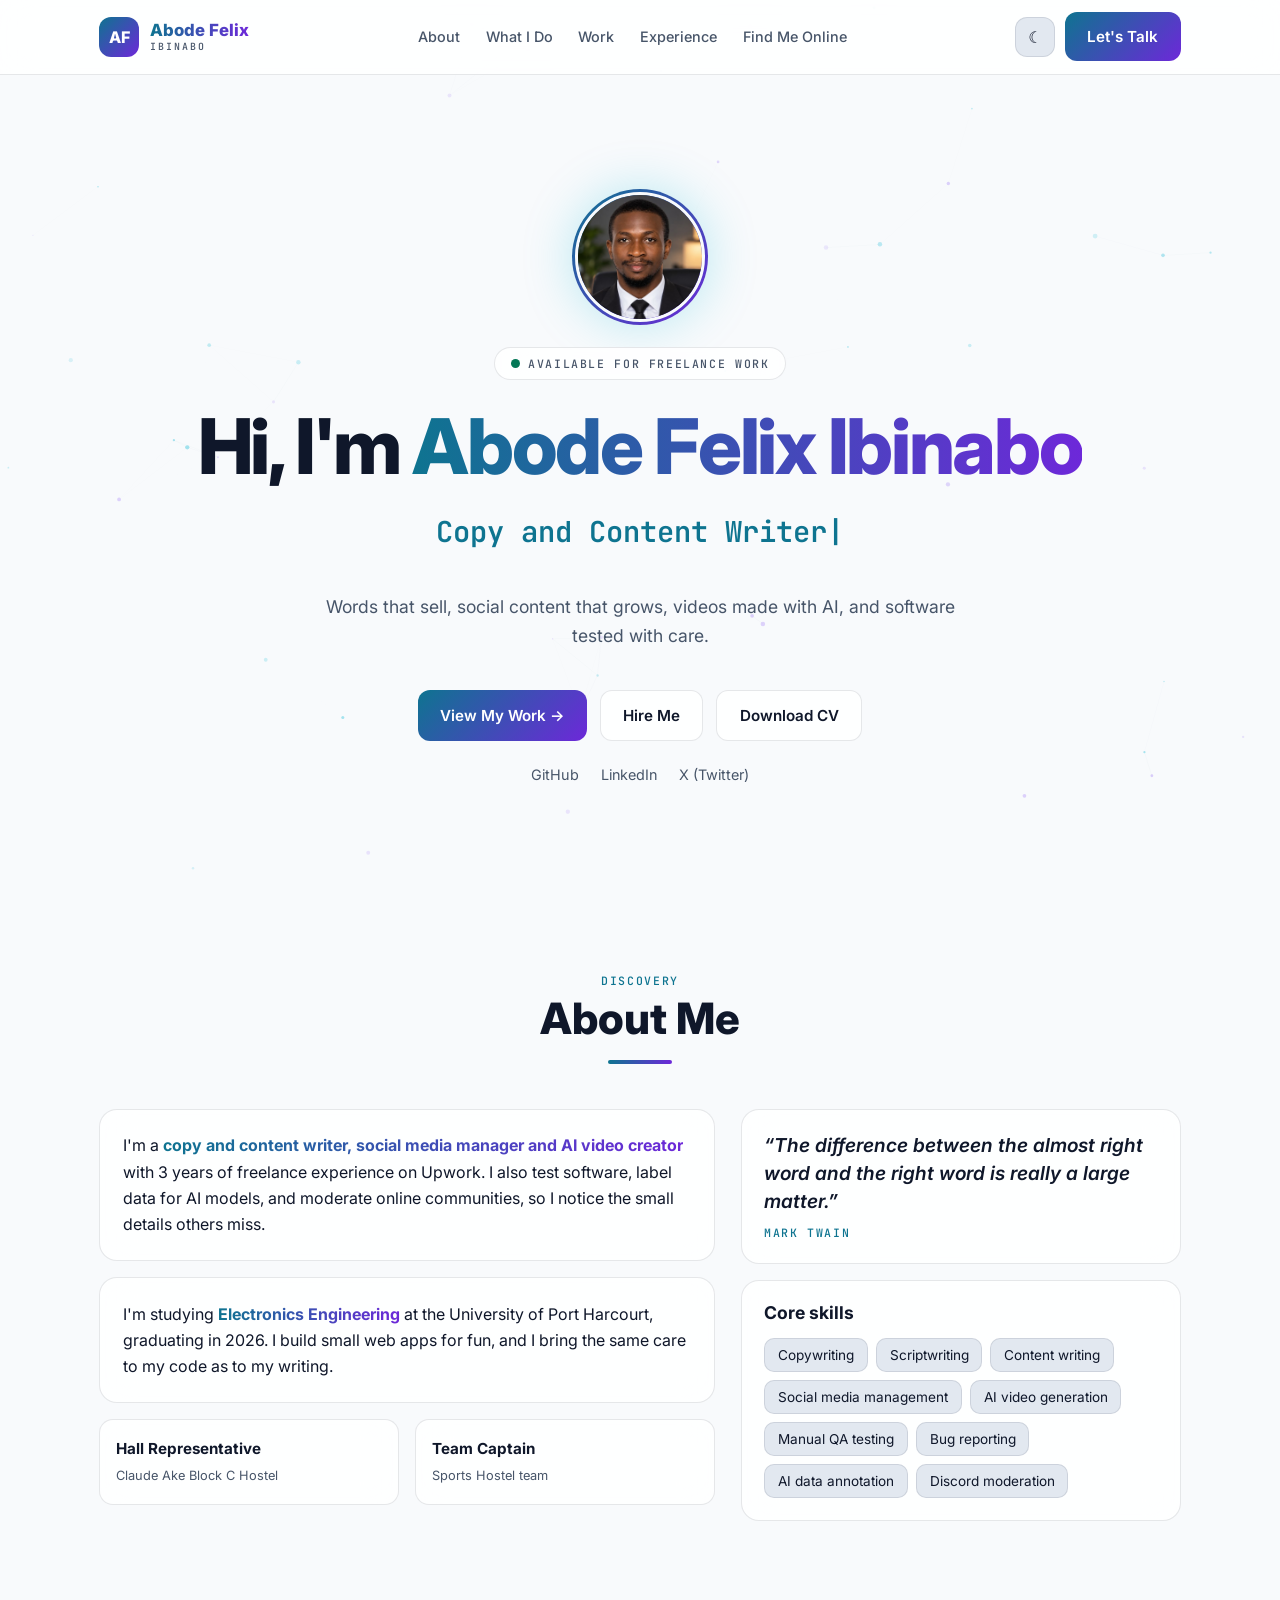
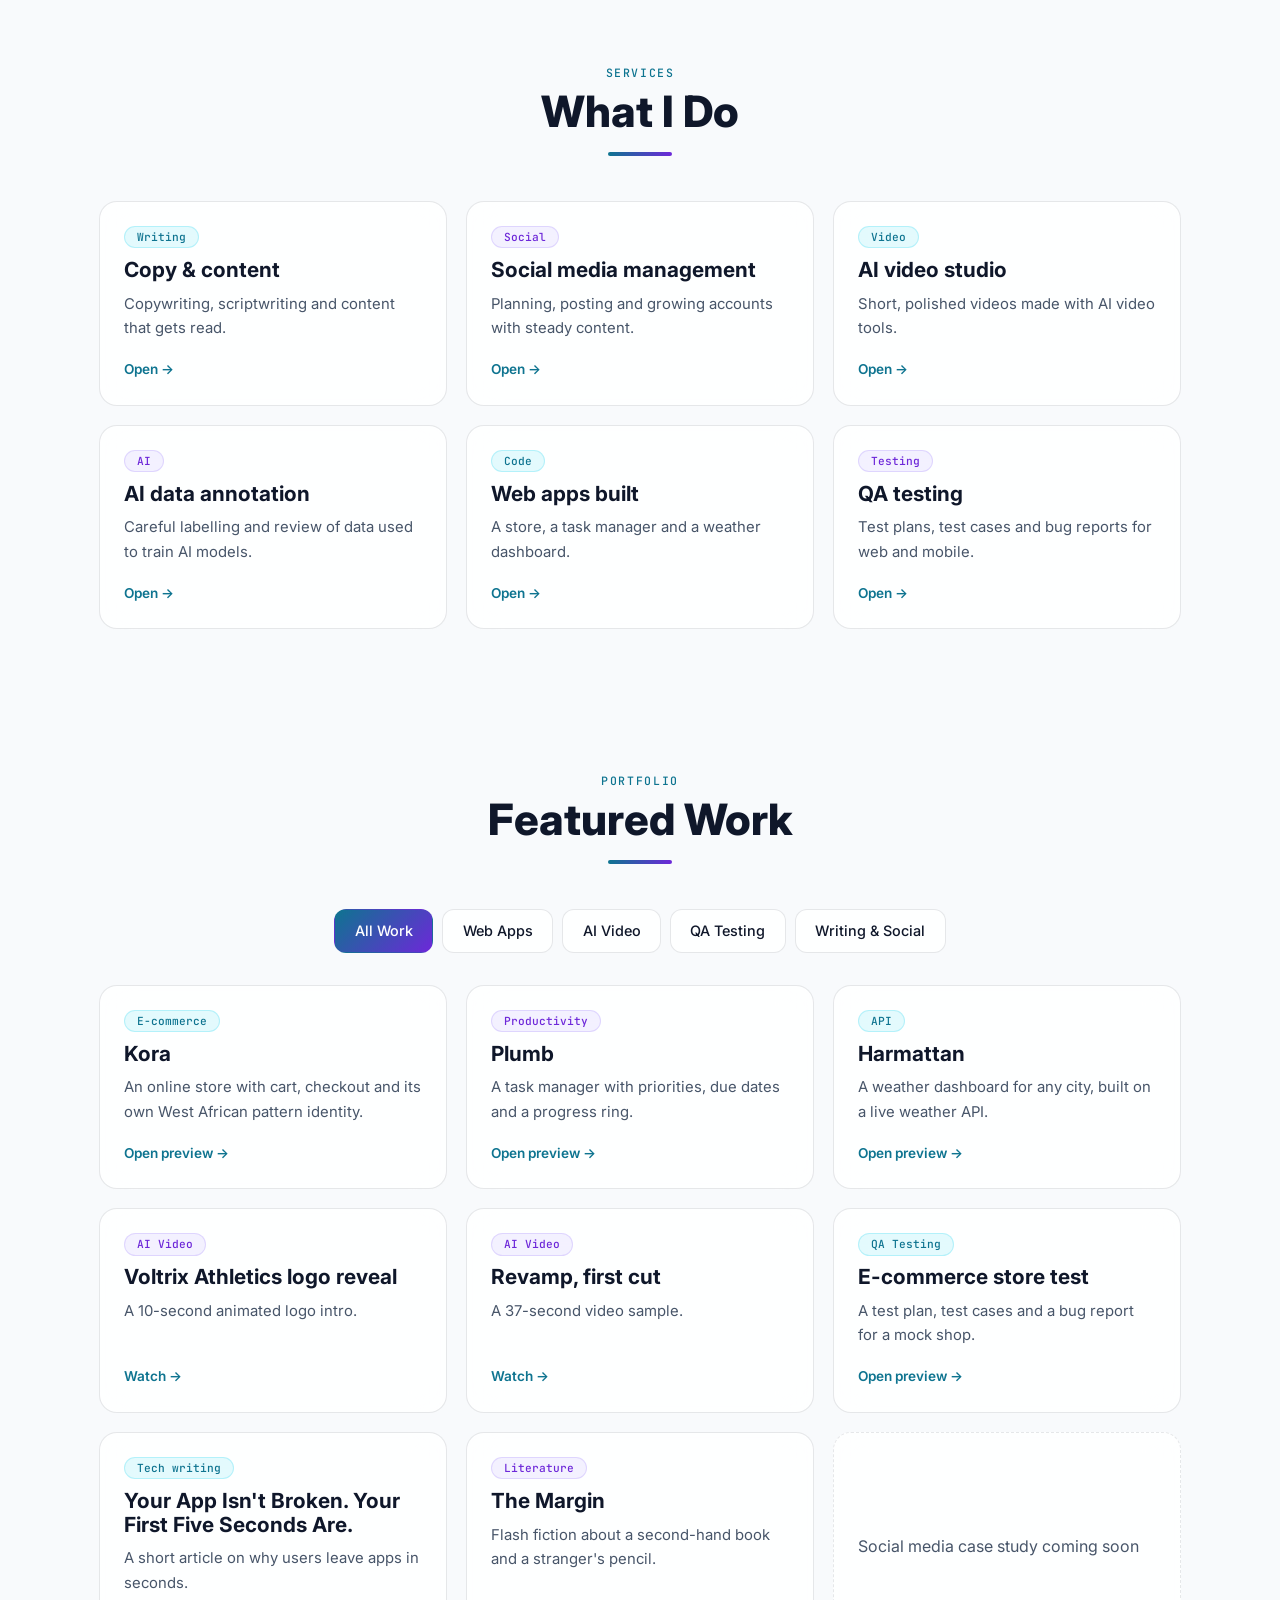
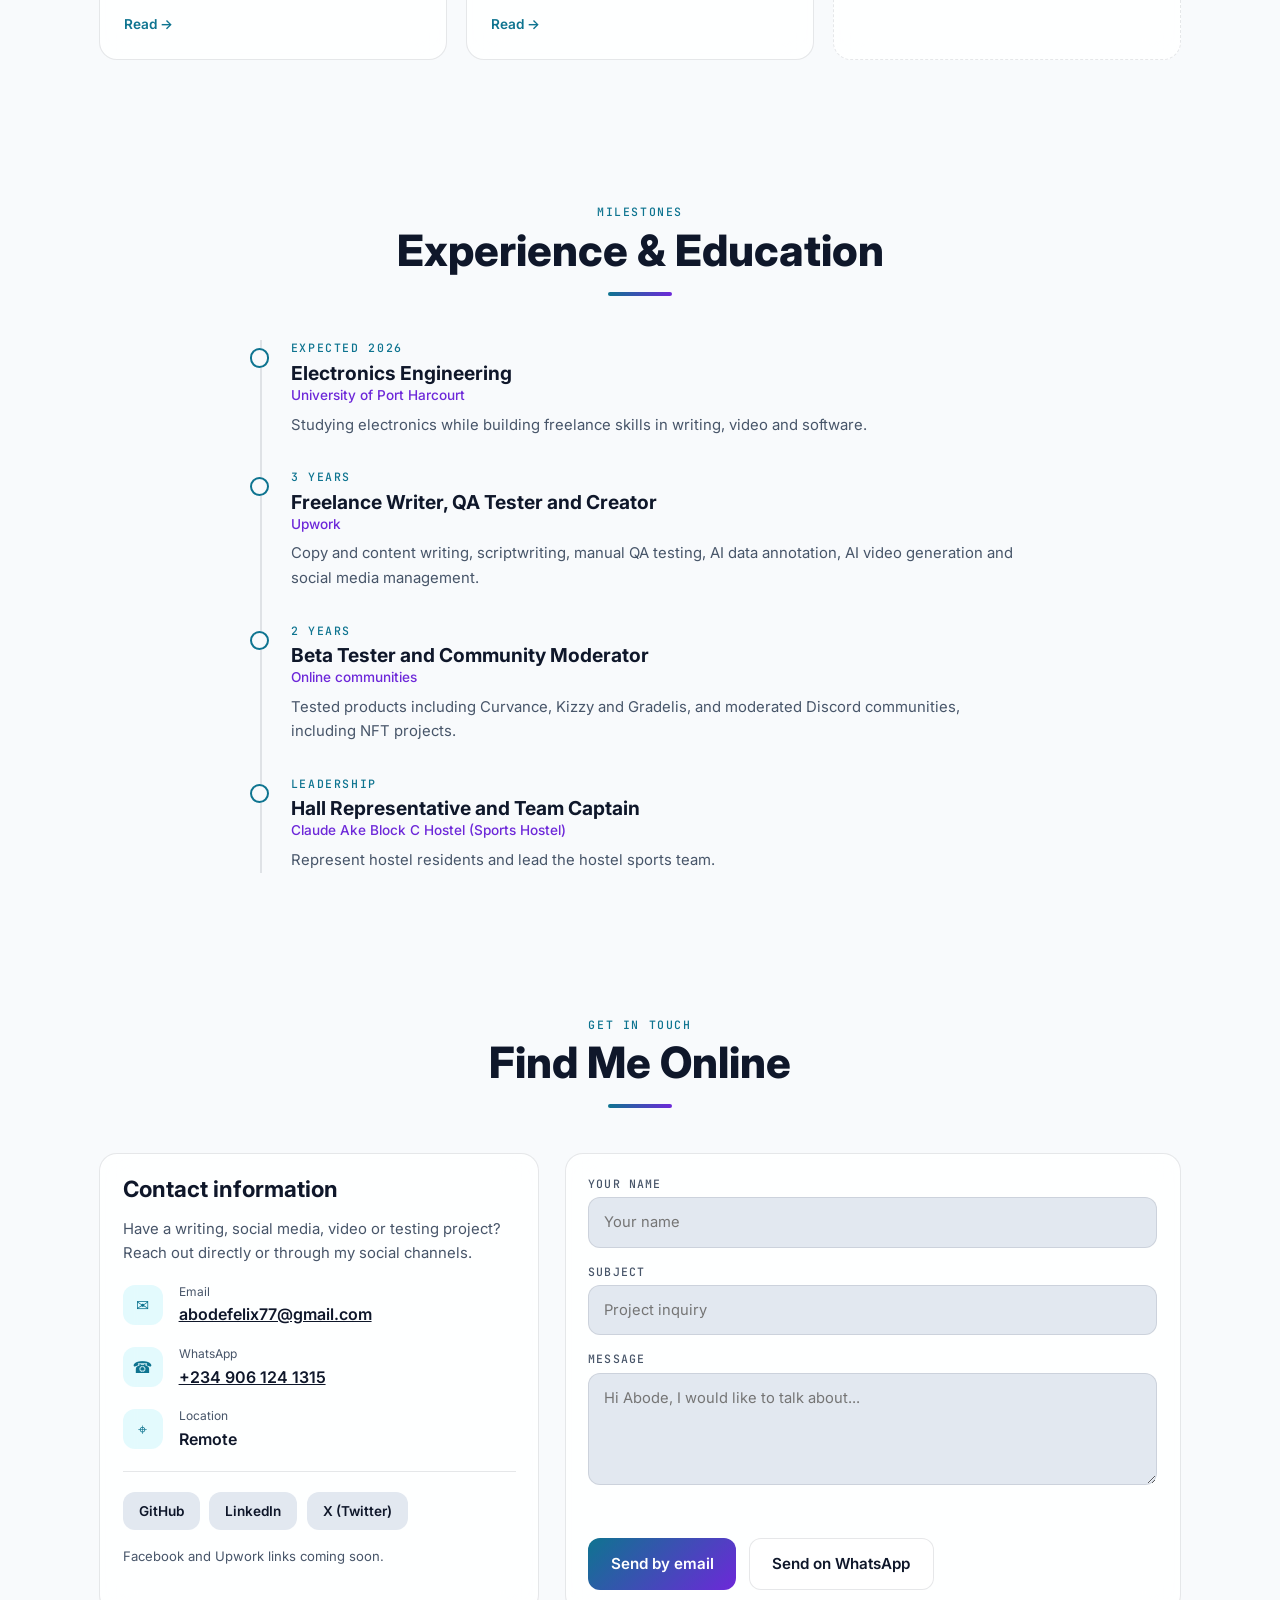
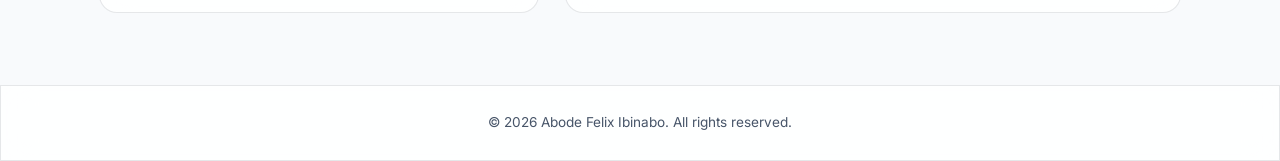
==== index.html @ ba2f82bf "initial commit" ====
<!DOCTYPE html>
<html lang="en">
<head>
<meta charset="utf-8">
<meta name="viewport" content="width=device-width, initial-scale=1, viewport-fit=cover">
<title>Abode Felix Ibinabo | Portfolio</title>
<link rel="stylesheet" href="https://fonts.googleapis.com/css2?family=Inter:wght@400;500;600;700;800&family=JetBrains+Mono:wght@500&display=swap">
<style>
:root{--bg:#0B0F19;--card:rgba(17,24,39,.68);--bd:rgba(255,255,255,.09);--ink:#F1F5F9;--mut:#94A3B8;--cy:#22D3EE;--vi:#A78BFA;--chip:rgba(30,41,59,.85);--f1:#0E7490;--f2:#6D28D9;--ok:#34D399;
color-scheme:dark;box-sizing:border-box;padding-top:env(safe-area-inset-top,0px);padding-bottom:env(safe-area-inset-bottom,0px)}
@media (prefers-color-scheme:light){:root:not([data-theme="dark"]){--bg:#F8FAFC;--card:rgba(255,255,255,.85);--bd:rgba(15,23,42,.1);--ink:#0F172A;--mut:#475569;--cy:#0E7490;--vi:#6D28D9;--chip:#E2E8F0;--ok:#047857;color-scheme:light}}
:root[data-theme="light"]{--bg:#F8FAFC;--card:rgba(255,255,255,.85);--bd:rgba(15,23,42,.1);--ink:#0F172A;--mut:#475569;--cy:#0E7490;--vi:#6D28D9;--chip:#E2E8F0;--ok:#047857;color-scheme:light}
*,*::before,*::after{box-sizing:inherit}
html{scroll-behavior:smooth;scroll-padding-top:5.5rem;background:var(--bg)}
body{margin:0;background:var(--bg);color:var(--ink);font:400 1rem/1.65 Inter,system-ui,sans-serif;overflow-x:hidden}
h1,h2,h3,h4{margin:0;line-height:1.15}
a{color:var(--cy)}
button{font:inherit;color:inherit;cursor:pointer}
:focus-visible{outline:3px solid var(--cy);outline-offset:3px}
#bg{position:fixed;inset:0;width:100%;height:100%;pointer-events:none;z-index:0}
.page{position:relative;z-index:1}
.wrap{max-width:1120px;margin:0 auto;padding:0 1.2rem}
.glass{background:var(--card);backdrop-filter:blur(16px);-webkit-backdrop-filter:blur(16px);border:1px solid var(--bd)}
.mono{font:500 .72rem "JetBrains Mono",monospace;letter-spacing:.14em;text-transform:uppercase}
.grad{background:linear-gradient(90deg,var(--cy),var(--vi));-webkit-background-clip:text;background-clip:text;color:transparent}
.fill{background:linear-gradient(135deg,var(--f1),var(--f2));color:#fff}
header.nav{position:sticky;top:0;z-index:40;border-width:0 0 1px}
.nbar{height:4.6rem;display:flex;align-items:center;justify-content:space-between;gap:1rem}
.brand{display:flex;align-items:center;gap:.7rem;text-decoration:none;color:var(--ink)}
.logo{width:2.5rem;height:2.5rem;border-radius:12px;display:grid;place-items:center;font-weight:800}
.brand b{display:block;font-weight:800;font-size:1.05rem;line-height:1.1}
.brand small{display:block;color:var(--mut);font:500 .62rem "JetBrains Mono",monospace;letter-spacing:.2em;text-transform:uppercase}
nav.links{display:none;gap:1.6rem;font-size:.9rem;font-weight:500}
nav.links a{color:var(--mut);text-decoration:none}nav.links a:hover{color:var(--cy)}
.acts{display:flex;align-items:center;gap:.6rem}
.ib{width:2.5rem;height:2.5rem;border-radius:12px;border:1px solid var(--bd);background:var(--chip)}
.btn{display:inline-flex;align-items:center;justify-content:center;gap:.4rem;border:0;border-radius:12px;padding:.75rem 1.4rem;font-weight:600;text-decoration:none;font-size:.95rem}
.btn.line{background:var(--card);border:1px solid var(--bd);color:var(--ink)}
.btn:hover{filter:brightness(1.1)}
.talk{display:none}
#menu{display:flex}
#mnav{display:none;border-width:1px 0 0;padding:1rem 1.2rem 1.4rem}
#mnav.open{display:grid;gap:.9rem}
#mnav a,#mnav button{color:var(--ink);text-decoration:none;font-weight:500;text-align:left;background:none;border:0;padding:0;font-size:1rem}
@media (min-width:900px){nav.links{display:flex}.talk{display:inline-flex}#menu{display:none}#mnav{display:none!important}}
.hero{min-height:calc(100vh - 4.6rem);display:grid;place-items:center;text-align:center;padding:3rem 0}
.hero .in{display:grid;gap:1.4rem;justify-items:center}
.avatar{width:8.5rem;height:8.5rem;border-radius:50%;padding:3px;background:linear-gradient(135deg,var(--f1),var(--f2));box-shadow:0 0 50px rgba(6,182,212,.25)}
.avatar img{display:block;width:100%;height:100%;border-radius:50%;object-fit:cover;object-position:center 15%;border:3px solid var(--bg)}
.badge{display:inline-flex;align-items:center;gap:.5rem;padding:.5rem 1rem;border-radius:999px;color:var(--mut)}
.pulse{width:.6rem;height:.6rem;border-radius:50%;background:var(--ok)}
h1{font-size:clamp(2.4rem,8vw,4.8rem);font-weight:800;letter-spacing:-.03em}
.typed{font:600 clamp(1.1rem,3.4vw,1.8rem) "JetBrains Mono",monospace;color:var(--cy);min-height:2.4rem}
.tag{max-width:40rem;color:var(--mut);font-size:1.1rem}
.row{display:flex;flex-wrap:wrap;gap:.8rem;justify-content:center}
.quick{display:flex;gap:1.4rem;color:var(--mut);font-size:.9rem}
.quick a{color:var(--mut);text-decoration:none}.quick a:hover{color:var(--cy)}
section.s{padding:4.5rem 0}
.sh{text-align:center;margin-bottom:2.8rem}
.sh .mono{color:var(--cy)}
.sh h2{font-size:clamp(1.9rem,5vw,2.7rem);font-weight:800;margin-top:.4rem}
.sh i{display:block;width:4rem;height:.25rem;border-radius:9px;margin:1rem auto 0;background:linear-gradient(90deg,var(--f1),var(--f2))}
.two{display:grid;gap:1.6rem}
@media (min-width:900px){.two{grid-template-columns:7fr 5fr;align-items:start}}
.card{border-radius:18px;padding:1.4rem}
.card+.card{margin-top:1rem}
.q{border-radius:18px;padding:1.4rem;font:italic 600 1.2rem/1.45 Inter,sans-serif}
.q small{display:block;margin-top:.6rem;color:var(--cy);font-style:normal}
.mini{display:grid;gap:1rem;grid-template-columns:1fr 1fr;margin-top:1rem}
.mini div{border-radius:14px;padding:1rem}
.mini b{display:block;font-size:.95rem}.mini span{color:var(--mut);font-size:.8rem}
.chips{display:flex;flex-wrap:wrap;gap:.5rem;margin:.9rem 0 0;padding:0;list-style:none}
.chips li{padding:.3rem .8rem;border-radius:10px;font-size:.85rem;background:var(--chip);border:1px solid var(--bd)}
.grid{display:grid;gap:1.2rem;grid-template-columns:repeat(auto-fit,minmax(260px,1fr))}
.tile{display:flex;flex-direction:column;gap:.6rem;text-align:left;border-radius:18px;padding:1.5rem;color:var(--ink);transition:transform .25s,border-color .25s}
.tile:hover{transform:translateY(-4px);border-color:var(--cy)}
.tile h3{font-size:1.3rem}.tile p{margin:0;color:var(--mut);font-size:.93rem}
.tile .go{margin-top:auto;padding-top:.5rem;color:var(--cy);font-weight:600;font-size:.85rem}
.pill{align-self:flex-start;padding:.2rem .75rem;border-radius:999px;font:500 .7rem "JetBrains Mono",monospace;background:rgba(34,211,238,.12);color:var(--cy);border:1px solid rgba(34,211,238,.25)}
.pill.v{background:rgba(167,139,250,.12);color:var(--vi);border-color:rgba(167,139,250,.28)}
.tile.empty{border-style:dashed;justify-content:center;min-height:11rem;color:var(--mut);cursor:default}
.tile.empty:hover{transform:none;border-color:var(--bd)}
.filters{display:flex;flex-wrap:wrap;gap:.6rem;justify-content:center;margin-bottom:2rem}
.fb{padding:.55rem 1.2rem;border-radius:12px;font-weight:500;font-size:.9rem;background:var(--card);border:1px solid var(--bd)}
.fb[aria-pressed="true"]{background:linear-gradient(135deg,var(--f1),var(--f2));color:#fff;border-color:transparent}
.tl{position:relative;max-width:760px;margin:0 auto;border-left:2px solid var(--bd);padding-left:1.8rem;display:grid;gap:2rem}
.tl>div{position:relative}
.tl>div::before{content:"";position:absolute;left:-2.55rem;top:.5rem;width:1.2rem;height:1.2rem;border-radius:50%;background:var(--bg);border:2px solid var(--cy)}
.tl .d{color:var(--cy);margin-bottom:.4rem}
.tl h3{font-size:1.2rem}.tl .o{color:var(--vi);font-size:.85rem;font-weight:500}.tl p{margin:.4rem 0 0;color:var(--mut);font-size:.93rem}
.cg{display:grid;gap:1.6rem}
@media (min-width:900px){.cg{grid-template-columns:5fr 7fr}}
.ci{display:flex;gap:1rem;align-items:center;margin-top:1rem}
.ci i{width:2.5rem;height:2.5rem;border-radius:12px;display:grid;place-items:center;background:rgba(34,211,238,.12);color:var(--cy);font-style:normal}
.ci small{display:block;color:var(--mut);font-size:.75rem}
.plat{display:flex;flex-wrap:wrap;gap:.6rem;margin-top:1.2rem;padding-top:1.2rem;border-top:1px solid var(--bd)}
.plat a{padding:.5rem 1rem;border-radius:12px;background:var(--chip);color:var(--ink);text-decoration:none;font-size:.85rem;font-weight:600}
.plat a:hover{background:var(--f1);color:#fff}
label{display:block;font:500 .72rem "JetBrains Mono",monospace;letter-spacing:.1em;text-transform:uppercase;color:var(--mut);margin:0 0 .4rem}
.fld{margin-bottom:1rem}
input,textarea{width:100%;padding:.75rem .9rem;border-radius:12px;background:var(--chip);border:1px solid var(--bd);color:var(--ink);font:inherit;font-size:.92rem}
input:focus,textarea:focus{border-color:var(--cy);outline:0}
textarea{resize:vertical;min-height:7rem}
footer{border-width:1px 0 0;padding:1.6rem 0;color:var(--mut);font-size:.85rem;text-align:center}
.dlg{position:fixed;inset:0;z-index:60;overflow:auto;background:var(--bg)}
.dlg[hidden]{display:none}
.dbar{position:sticky;top:0;z-index:2;display:flex;align-items:center;gap:1rem;padding:calc(.8rem + env(safe-area-inset-top,0px)) 1.2rem .8rem;border-width:0 0 1px}
.dbar strong{font-size:1.05rem}
.dbox{max-width:860px;margin:0 auto;padding:1.4rem 1.2rem 4rem}
.dbox h2{font-size:1.8rem;font-weight:800;margin-bottom:.5rem}
.dbox>p.lead{color:var(--mut);margin:.2rem 0 1.4rem}
.dbox h3.sub{font-size:1.15rem;margin:1.8rem 0 .7rem}
ul.ul{margin:.3rem 0 0;padding-left:1.2rem;color:var(--mut)}
.frame{border:1px solid var(--bd);border-radius:14px;overflow:hidden;margin:1rem 0}
.fbar{display:flex;gap:.4rem;align-items:center;background:var(--chip);padding:.55rem .8rem;font-size:.8rem;color:var(--mut)}
.fbar i{width:.6rem;height:.6rem;border-radius:50%;background:var(--bd)}.fbar span{margin-left:.6rem}
.site{padding:1.2rem}
.sg{display:grid;gap:.7rem;grid-template-columns:repeat(auto-fit,minmax(140px,1fr));margin-top:1rem}
.pt{height:6rem;border-radius:10px}
.mrow{display:flex;justify-content:space-between;gap:.6rem;background:#fff;border:1px solid #DDD3EE;border-left:6px solid #B3392A;border-radius:8px;padding:.55rem .7rem;margin-top:.5rem;font-size:.92rem;color:#2A1B4D}
.vid{margin:0 0 1.2rem;border-radius:18px;overflow:hidden}
.vid video{display:block;width:100%;aspect-ratio:16/9;background:#000}
.vid figcaption{padding:1rem 1.2rem}.vid h3{font-size:1.1rem}.vid p{margin:.2rem 0 0;color:var(--mut);font-size:.9rem}
.linkcard{display:block;text-align:left;width:100%;margin-bottom:.8rem;text-decoration:none;color:var(--ink)}
.linkcard:hover{border-color:var(--cy)}
.hopt{display:block;text-decoration:none;color:var(--ink);background:var(--chip);border:1px solid var(--bd);border-radius:12px;padding:.8rem 1rem;margin-bottom:.6rem}
.hopt:hover,.hopt:focus-visible{border-color:var(--cy)}
.hopt b{display:block;color:var(--cy)}
.hm{position:fixed;inset:0;z-index:80;display:grid;place-items:center;padding:1.2rem;background:rgba(2,6,16,.78)}
.hm[hidden]{display:none}
.hbox{width:100%;max-width:24rem;border-radius:20px;padding:1.5rem;background:var(--bg);border:1px solid var(--bd)}
.hbox h3{font-size:1.4rem}.hbox p{color:var(--mut);margin:.3rem 0 1rem}
.hclose{background:none;border:0;color:var(--mut);text-decoration:underline;padding:.4rem 0}
@media (prefers-reduced-motion:no-preference){.pulse{animation:p 2s ease-in-out infinite}@keyframes p{50%{opacity:.35}}}
.read{max-width:38rem;font-size:1.1rem;line-height:1.85}.read p{margin:0 0 1.2rem}.read em{color:var(--cy)}.by{color:var(--mut);font-size:.85rem;border-top:1px solid var(--bd);padding-top:1rem;max-width:38rem}
</style>
</head>
<body>
<canvas id="bg" aria-hidden="true"></canvas>
<div class="page">
<header class="nav glass">
  <div class="wrap nbar">
    <a class="brand" href="#hero"><span class="logo fill">AF</span><span><b class="grad">Abode Felix</b><small>Ibinabo</small></span></a>
    <nav class="links" aria-label="Main">
      <a href="#about">About</a><a href="#what">What I Do</a><a href="#work">Work</a><a href="#experience">Experience</a><a href="#contact">Find Me Online</a>
    </nav>
    <div class="acts">
      <button class="ib" id="theme" aria-label="Switch light or dark theme">☀</button>
      <button class="btn fill talk" data-hire>Let's Talk</button>
      <button class="ib" id="menu" aria-label="Open menu" aria-expanded="false">☰</button>
    </div>
  </div>
  <div id="mnav" class="glass"><a href="#about">About</a><a href="#what">What I Do</a><a href="#work">Work</a><a href="#experience">Experience</a><a href="#contact">Find Me Online</a><button data-hire class="grad" style="font-weight:700">Let's Talk →</button></div>
</header>

<main>
<section id="hero" class="hero"><div class="wrap in">
  <div class="avatar"><img src="[data-uri]" alt="Portrait of Abode Felix Ibinabo"></div>
  <div class="badge glass mono"><span class="pulse"></span>Available for freelance work</div>
  <h1>Hi, I'm <span class="grad">Abode Felix Ibinabo</span></h1>
  <div class="typed" aria-live="off"><span id="typed"></span><span>|</span></div>
  <p class="tag">Words that sell, social content that grows, videos made with AI, and software tested with care.</p>
  <div class="row"><a class="btn fill" href="#work">View My Work →</a><button class="btn line" data-hire>Hire Me</button><a class="btn line" href="Abode_Felix_Ibinabo_CV.pdf" download id="cvbtn">Download CV</a></div>
  <div class="quick"><a href="https://github.com/odenxo" target="_blank" rel="noopener">GitHub</a><a href="https://www.linkedin.com/in/felix-abode-532a97240" target="_blank" rel="noopener">LinkedIn</a><a href="https://x.com/0xodenx" target="_blank" rel="noopener">X (Twitter)</a></div>
</div></section>

<section id="about" class="s"><div class="wrap">
  <div class="sh"><div class="mono">Discovery</div><h2>About Me</h2><i></i></div>
  <div class="two">
    <div>
      <div class="card glass"><p style="margin:0">I'm a <strong class="grad">copy and content writer, social media manager and AI video creator</strong> with 3 years of freelance experience on Upwork. I also test software, label data for AI models, and moderate online communities, so I notice the small details others miss.</p></div>
      <div class="card glass"><p style="margin:0">I'm studying <strong class="grad">Electronics Engineering</strong> at the University of Port Harcourt, graduating in 2026. I build small web apps for fun, and I bring the same care to my code as to my writing.</p></div>
      <div class="mini">
        <div class="glass"><b>Hall Representative</b><span>Claude Ake Block C Hostel</span></div>
        <div class="glass"><b>Team Captain</b><span>Sports Hostel team</span></div>
      </div>
    </div>
    <div>
      <blockquote class="q glass" style="margin:0">&ldquo;The difference between the almost right word and the right word is really a large matter.&rdquo;<small class="mono">Mark Twain</small></blockquote>
      <div class="card glass" style="margin-top:1rem"><h3 style="font-size:1.1rem">Core skills</h3>
        <ul class="chips"><li>Copywriting</li><li>Scriptwriting</li><li>Content writing</li><li>Social media management</li><li>AI video generation</li><li>Manual QA testing</li><li>Bug reporting</li><li>AI data annotation</li><li>Discord moderation</li></ul></div>
    </div>
  </div>
</div></section>

<section id="what" class="s"><div class="wrap">
  <div class="sh"><div class="mono">Services</div><h2>What I Do</h2><i></i></div>
  <div class="grid">
    <button class="tile glass" data-open="d-copy"><span class="pill">Writing</span><h3>Copy &amp; content</h3><p>Copywriting, scriptwriting and content that gets read.</p><span class="go">Open →</span></button>
    <button class="tile glass" data-open="d-social"><span class="pill v">Social</span><h3>Social media management</h3><p>Planning, posting and growing accounts with steady content.</p><span class="go">Open →</span></button>
    <button class="tile glass" data-open="d-video"><span class="pill">Video</span><h3>AI video studio</h3><p>Short, polished videos made with AI video tools.</p><span class="go">Open →</span></button>
    <button class="tile glass" data-open="d-data"><span class="pill v">AI</span><h3>AI data annotation</h3><p>Careful labelling and review of data used to train AI models.</p><span class="go">Open →</span></button>
    <button class="tile glass" data-open="d-apps"><span class="pill">Code</span><h3>Web apps built</h3><p>A store, a task manager and a weather dashboard.</p><span class="go">Open →</span></button>
    <button class="tile glass" data-open="d-qa"><span class="pill v">Testing</span><h3>QA testing</h3><p>Test plans, test cases and bug reports for web and mobile.</p><span class="go">Open →</span></button>
  </div>
</div></section>

<section id="work" class="s"><div class="wrap">
  <div class="sh"><div class="mono">Portfolio</div><h2>Featured Work</h2><i></i></div>
  <div class="filters" id="filters">
    <button class="fb" data-f="all" aria-pressed="true">All Work</button><button class="fb" data-f="apps" aria-pressed="false">Web Apps</button><button class="fb" data-f="video" aria-pressed="false">AI Video</button><button class="fb" data-f="qa" aria-pressed="false">QA Testing</button><button class="fb" data-f="writing" aria-pressed="false">Writing &amp; Social</button>
  </div>
  <div class="grid" id="wgrid">
    <button class="tile glass" data-cat="apps" data-open="d-kora"><span class="pill">E-commerce</span><h3>Kora</h3><p>An online store with cart, checkout and its own West African pattern identity.</p><span class="go">Open preview →</span></button>
    <button class="tile glass" data-cat="apps" data-open="d-plumb"><span class="pill v">Productivity</span><h3>Plumb</h3><p>A task manager with priorities, due dates and a progress ring.</p><span class="go">Open preview →</span></button>
    <button class="tile glass" data-cat="apps" data-open="d-harm"><span class="pill">API</span><h3>Harmattan</h3><p>A weather dashboard for any city, built on a live weather API.</p><span class="go">Open preview →</span></button>
    <button class="tile glass" data-cat="video" data-open="d-video"><span class="pill v">AI Video</span><h3>Voltrix Athletics logo reveal</h3><p>A 10-second animated logo intro.</p><span class="go">Watch →</span></button>
    <button class="tile glass" data-cat="video" data-open="d-video"><span class="pill v">AI Video</span><h3>Revamp, first cut</h3><p>A 37-second video sample.</p><span class="go">Watch →</span></button>
    <button class="tile glass" data-cat="qa" data-open="d-qa"><span class="pill">QA Testing</span><h3>E-commerce store test</h3><p>A test plan, test cases and a bug report for a mock shop.</p><span class="go">Open preview →</span></button>
    <button class="tile glass" data-cat="writing" data-open="d-w1"><span class="pill">Tech writing</span><h3>Your App Isn't Broken. Your First Five Seconds Are.</h3><p>A short article on why users leave apps in seconds.</p><span class="go">Read →</span></button>
    <button class="tile glass" data-cat="writing" data-open="d-w2"><span class="pill v">Literature</span><h3>The Margin</h3><p>Flash fiction about a second-hand book and a stranger's pencil.</p><span class="go">Read →</span></button>
    <div class="tile glass empty" data-cat="writing">Social media case study coming soon</div>
  </div>
</div></section>

<section id="experience" class="s"><div class="wrap">
  <div class="sh"><div class="mono">Milestones</div><h2>Experience &amp; Education</h2><i></i></div>
  <div class="tl">
    <div><div class="d mono">Expected 2026</div><h3>Electronics Engineering</h3><div class="o">University of Port Harcourt</div><p>Studying electronics while building freelance skills in writing, video and software.</p></div>
    <div><div class="d mono">3 years</div><h3>Freelance Writer, QA Tester and Creator</h3><div class="o">Upwork</div><p>Copy and content writing, scriptwriting, manual QA testing, AI data annotation, AI video generation and social media management.</p></div>
    <div><div class="d mono">2 years</div><h3>Beta Tester and Community Moderator</h3><div class="o">Online communities</div><p>Tested products including Curvance, Kizzy and Gradelis, and moderated Discord communities, including NFT projects.</p></div>
    <div><div class="d mono">Leadership</div><h3>Hall Representative and Team Captain</h3><div class="o">Claude Ake Block C Hostel (Sports Hostel)</div><p>Represent hostel residents and lead the hostel sports team.</p></div>
  </div>
</div></section>

<section id="contact" class="s"><div class="wrap">
  <div class="sh"><div class="mono">Get In Touch</div><h2>Find Me Online</h2><i></i></div>
  <div class="cg">
    <div class="card glass" style="margin:0">
      <h3 style="font-size:1.4rem">Contact information</h3>
      <p style="color:var(--mut);font-size:.93rem">Have a writing, social media, video or testing project? Reach out directly or through my social channels.</p>
      <div class="ci"><i>✉</i><div><small>Email</small><a href="mailto:abodefelix77@gmail.com" style="font-weight:600;color:var(--ink)">abodefelix77@gmail.com</a></div></div>
      <div class="ci"><i>☎</i><div><small>WhatsApp</small><a href="https://wa.me/2349061241315" target="_blank" rel="noopener" style="font-weight:600;color:var(--ink)">+234 906 124 1315</a></div></div>
      <div class="ci"><i>⌖</i><div><small>Location</small><span style="font-weight:600">Remote</span></div></div>
      <div class="plat"><a href="https://github.com/odenxo" target="_blank" rel="noopener">GitHub</a><a href="https://www.linkedin.com/in/felix-abode-532a97240" target="_blank" rel="noopener">LinkedIn</a><a href="https://x.com/0xodenx" target="_blank" rel="noopener">X (Twitter)</a></div>
      <p style="color:var(--mut);font-size:.82rem;margin:1rem 0 0">Facebook and Upwork links coming soon.</p>
    </div>
    <form id="cf" class="card glass" style="margin:0" novalidate>
      <div class="fld"><label for="cn">Your name</label><input id="cn" autocomplete="name" placeholder="Your name"></div>
      <div class="fld"><label for="cs">Subject</label><input id="cs" placeholder="Project inquiry"></div>
      <div class="fld"><label for="cm">Message</label><textarea id="cm" placeholder="Hi Abode, I would like to talk about..."></textarea></div>
      <p id="cerr" role="status" style="color:#F87171;min-height:1.3rem;margin:0 0 .6rem;font-size:.85rem"></p>
      <div class="row" style="justify-content:flex-start"><button type="button" class="btn fill" id="sendmail">Send by email</button><button type="button" class="btn line" id="sendwa">Send on WhatsApp</button></div>
    </form>
  </div>
</div></section>
</main>
<footer class="glass"><div class="wrap">&copy; 2026 Abode Felix Ibinabo. All rights reserved.</div></footer>
</div>

<div class="dlg" id="d-copy" hidden><div class="dbar glass"><button class="btn line" data-close>← Close</button><strong>Copy &amp; content</strong></div><div class="dbox"><h2 class="grad">Words for brands, scripts and screens.</h2><p class="lead">Clear, persuasive writing for websites, ads, videos and social channels.</p>
<div class="grid"><div class="card glass"><h3>Copywriting</h3><p style="color:var(--mut);margin:.4rem 0 0">Headlines, product and web copy that sells without shouting.</p></div><div class="card glass"><h3>Scriptwriting</h3><p style="color:var(--mut);margin:.4rem 0 0">Scripts for videos and voiceovers, written to be heard.</p></div><div class="card glass"><h3>Content writing</h3><p style="color:var(--mut);margin:.4rem 0 0">Articles and posts with a clear voice and a point.</p></div></div>
<h3 class="sub">Writing samples</h3><button class="tile glass linkcard" data-open="d-w1"><span class="pill">Tech writing</span><h3>Your App Isn't Broken. Your First Five Seconds Are.</h3><p>A short article on why users leave apps in seconds.</p></button>
<button class="tile glass linkcard" data-open="d-w2"><span class="pill v">Literature</span><h3>The Margin</h3><p>Flash fiction about a second-hand book and a stranger's pencil.</p></button></div></div>

<div class="dlg" id="d-w1" hidden><div class="dbar glass"><button class="btn line" data-open="d-copy">← Copy &amp; content</button><strong>Tech writing sample</strong></div><div class="dbox"><span class="pill">Tech writing</span><h2 class="grad" style="margin-top:.8rem">Your App Isn't Broken. Your First Five Seconds Are.</h2>
<div class="read"><p>Nobody downloads an app to admire it. They download it to fix a problem, and they give it about five seconds to prove it can.</p>
<p>In those five seconds, your users don't read your feature list. They look for one thing: <em>can I do what I came to do, right now?</em></p>
<p>A slow splash screen says no. A sign-up wall says no. A button that does nothing on the first tap says no, loudly, and then they're gone, off to a competitor who said yes.</p>
<p>The fix isn't more features. It's fewer obstacles. Cut the screen nobody asked for. Test the first tap until it never fails. Make the first win arrive before the first doubt.</p>
<p>Great software doesn't impress people. It gets out of their way.</p></div>
<p class="by">Writing sample by Abode Felix Ibinabo</p></div></div>

<div class="dlg" id="d-w2" hidden><div class="dbar glass"><button class="btn line" data-open="d-copy">← Copy &amp; content</button><strong>Literature sample</strong></div><div class="dbox"><span class="pill v">Literature</span><h2 class="grad" style="margin-top:.8rem">The Margin</h2>
<div class="read"><p>I bought the book for the cover. Two hundred naira, a second-hand stall in Port Harcourt, rain tapping the tarpaulin like impatient fingers.</p>
<p>On page forty, someone had written in the margin: <em>Don't believe him. He's lying here.</em></p>
<p>I read the paragraph again. The narrator, so sure of himself, so smooth, was lying. I had missed it entirely. Whoever held this pencil before me had seen straight through him.</p>
<p>After that, I read with a stranger at my shoulder. Page ninety: <em>Here is where she stops trusting him.</em> Page two hundred: <em>I cried here. Don't tell.</em></p>
<p>On the last page, in the same careful hand: <em>If you've reached this, you read it properly. Now pass it on.</em></p>
<p>I never found out who she was. But I keep a pencil in the book now, and I've left my own note on page one: <em>Start here. Someone is already reading with you.</em></p></div>
<p class="by">Flash fiction by Abode Felix Ibinabo</p></div></div>

<div class="dlg" id="d-social" hidden><div class="dbar glass"><button class="btn line" data-close>← Close</button><strong>Social media management</strong></div><div class="dbox"><h2 class="grad">Social media that stays consistent.</h2><p class="lead">Content that sounds like your brand, posted when your audience is there.</p>
<div class="grid"><div class="card glass"><h3>Content planning</h3><p style="color:var(--mut);margin:.4rem 0 0">A calendar of posts built around your goals and your voice.</p></div><div class="card glass"><h3>Posting and engagement</h3><p style="color:var(--mut);margin:.4rem 0 0">Publishing on schedule and replying to your community.</p></div><div class="card glass"><h3>Community care</h3><p style="color:var(--mut);margin:.4rem 0 0">Moderating Discord and online communities, including NFT projects.</p></div></div>
<h3 class="sub">Case studies</h3><div class="card glass" style="border-style:dashed;color:var(--mut)">Case studies coming soon.</div></div></div>

<div class="dlg" id="d-video" hidden><div class="dbar glass"><button class="btn line" data-close>← Close</button><strong>AI video studio</strong></div><div class="dbox"><h2 class="grad">AI video, from idea to final cut.</h2><p class="lead">Logo reveals, short clips and video content made with AI video tools.</p>
<figure class="vid glass"><video controls preload="metadata" playsinline poster="[data-uri]" src="videos/logo1.mp4" aria-label="Voltrix Athletics logo reveal"></video><figcaption><h3>Voltrix Athletics logo reveal</h3><p>A 10-second animated logo intro.</p></figcaption></figure>
<figure class="vid glass"><video controls preload="metadata" playsinline poster="[data-uri]" src="videos/revamp.mp4" aria-label="Revamp, first cut"></video><figcaption><h3>Revamp, first cut</h3><p>A 37-second video sample.</p></figcaption></figure></div></div>

<div class="dlg" id="d-data" hidden><div class="dbar glass"><button class="btn line" data-close>← Close</button><strong>AI data annotation</strong></div><div class="dbox"><h2 class="grad">Careful labels for smarter AI.</h2><p class="lead">Labelling and reviewing data used to train AI models, with attention to accuracy and consistency.</p>
<div class="grid"><div class="card glass"><h3>Data labelling</h3><p style="color:var(--mut);margin:.4rem 0 0">Tagging text and other data clearly and consistently.</p></div><div class="card glass"><h3>Quality review</h3><p style="color:var(--mut);margin:.4rem 0 0">Checking labelled data for mistakes before it is used.</p></div></div></div></div>

<div class="dlg" id="d-apps" hidden><div class="dbar glass"><button class="btn line" data-close>← Close</button><strong>Web apps built</strong></div><div class="dbox"><h2 class="grad">Things I've designed and coded.</h2><p class="lead">Three working apps in plain HTML, CSS and JavaScript. Tap one to open its preview.</p>
<button class="tile glass linkcard" data-open="d-kora"><span class="pill">E-commerce</span><h3>Kora</h3><p>An online store with cart and checkout.</p></button>
<button class="tile glass linkcard" data-open="d-plumb"><span class="pill v">Productivity</span><h3>Plumb</h3><p>A task manager with deadlines and priorities.</p></button>
<button class="tile glass linkcard" data-open="d-harm"><span class="pill">API</span><h3>Harmattan</h3><p>A weather dashboard for any city.</p></button></div></div>

<div class="dlg" id="d-qa" hidden><div class="dbar glass"><button class="btn line" data-close>← Close</button><strong>QA testing</strong></div><div class="dbox"><h2 class="grad">I find the bug before your users do.</h2><p class="lead">Manual testing of web and mobile apps, with clear reports your developers can act on. I also have 2 years of beta testing, including Curvance, Kizzy and Gradelis.</p>
<h3 class="sub">Sample project: e-commerce store test</h3>
<div class="frame"><div class="fbar"><i></i><i></i><i></i><span>mock-shop.test</span></div><div class="site" style="background:#fff;color:#1b2430"><h3 style="color:#1b2430">Shopfront</h3><p style="margin:.3rem 0">Search, cart and checkout flows under test.</p><div class="sg"><div style="background:#eef1f5;padding:.8rem;border-radius:8px"><b>Linen shirt</b><br>$24</div><div style="background:#eef1f5;padding:.8rem;border-radius:8px"><b>Canvas bag</b><br>$18</div><div style="background:#eef1f5;padding:.8rem;border-radius:8px"><b>Desk lamp</b><br>$32</div></div></div></div>
<div class="card glass"><h3>Sample bug report</h3><p style="margin:.5rem 0 0"><strong>Title:</strong> Cart total does not update after removing an item</p><p style="margin:.2rem 0 0"><strong>Severity:</strong> High</p><p style="margin:.2rem 0 0"><strong>Steps:</strong> Add two items, open the cart, remove one item.</p><p style="margin:.2rem 0 0"><strong>Expected:</strong> The total drops to the price of the remaining item.</p><p style="margin:.2rem 0 0"><strong>Actual:</strong> The total still shows the price of both items.</p></div>
<h3 class="sub">What I deliver</h3><ul class="ul"><li>Test plans and test cases</li><li>Bug reports with clear steps and expected results</li><li>Beta and private testing for new products</li></ul></div></div>

<div class="dlg" id="d-kora" hidden><div class="dbar glass"><button class="btn line" data-open="d-apps">← Web apps</button><strong>Kora, e-commerce store</strong></div><div class="dbox"><h2 class="grad">Kora</h2><p class="lead">A demo online store I designed and coded from scratch. No real payments are taken.</p>
<div class="frame"><div class="fbar"><i></i><i></i><i></i><span>kora (live demo)</span></div><div class="site" style="background:#F1E7D3;color:#1B1B4B"><h3 style="color:#1B1B4B">Made in Nigeria. Made to keep.</h3><p style="margin:.3rem 0">Wear, carry and home pieces, with patterns drawn in code.</p><div class="sg"><div class="pt" style="background:radial-gradient(circle,#6F8FD8 0 14%,#F1E7D3 14% 28%,#1B2A6B 28% 42%,#E3B24B 42% 56%,#1B2A6B 56%)"></div><div class="pt" style="background:repeating-linear-gradient(90deg,#7A1F2B 0 10px,#E3B24B 10px 16px,#7A1F2B 16px 30px,#F1E7D3 30px 34px)"></div><div class="pt" style="background:repeating-linear-gradient(45deg,#C1521F 0 12px,#1B1B4B 12px 24px)"></div></div></div></div>
<a class="btn fill" href="projects/kora.html">Open the live site ↗</a>
<h3 class="sub">What it does</h3><ul class="ul"><li>Product grid with category filters, search and price sorting</li><li>Cart with quantity controls and a running total, saved between visits</li><li>Checkout form with validation and an order confirmation</li><li>Customers can share a map pin for delivery, after the browser asks permission</li><li>Works on phones, with light and dark modes</li></ul></div></div>

<div class="dlg" id="d-plumb" hidden><div class="dbar glass"><button class="btn line" data-open="d-apps">← Web apps</button><strong>Plumb, task manager</strong></div><div class="dbox"><h2 class="grad">Plumb</h2><p class="lead">A task app I designed and coded from scratch. Tasks are saved in the visitor's own browser.</p>
<div class="frame"><div class="fbar"><i></i><i></i><i></i><span>plumb (live demo)</span></div><div class="site" style="background:#F2EEF8;color:#2A1B4D"><h3 style="color:#2A1B4D">Plumb. Tasks, kept straight.</h3><div class="mrow"><span>Test the checkout on a phone</span><b style="color:#B3392A">High</b></div><div class="mrow" style="border-left-color:#8A5F00"><span>Write the About section copy</span><b style="color:#8A5F00">Medium</b></div><div class="mrow" style="border-left-color:#2F7048"><span>Publish the portfolio</span><b style="color:#2F7048">Low</b></div></div></div>
<a class="btn fill" href="projects/plumb.html">Open the live site ↗</a>
<h3 class="sub">What it does</h3><ul class="ul"><li>Add, edit, complete and delete tasks, with undo after a delete</li><li>Priority levels and due dates, with overdue tasks flagged</li><li>Filters, search and sorting, plus a progress ring</li><li>Keyboard friendly, with light and dark modes</li></ul></div></div>

<div class="dlg" id="d-harm" hidden><div class="dbar glass"><button class="btn line" data-open="d-apps">← Web apps</button><strong>Harmattan, weather dashboard</strong></div><div class="dbox"><h2 class="grad">Harmattan</h2><p class="lead">A weather app I designed and coded from scratch, built around a live weather API.</p>
<div class="frame"><div class="fbar"><i></i><i></i><i></i><span>harmattan (live demo)</span></div><div class="site" style="background:#EDF1EE;color:#12302E"><h3 style="color:#12302E">Harmattan. Weather, plainly.</h3><div style="background:#3A6684;color:#fff;border-radius:14px;padding:1rem;margin-top:.7rem"><div>Port Harcourt, Nigeria</div><div style="font:800 3rem/1.1 Inter,sans-serif">30°</div><div>Rain · Feels like 35° · Humidity 74%</div></div></div></div>
<a class="btn fill" href="projects/harmattan.html">Open the live site ↗</a>
<p style="color:var(--mut);font-size:.9rem">This page loads live weather from the Open-Meteo service.</p>
<h3 class="sub">What it does</h3><ul class="ul"><li>Asks for your location to show the weather where you are, with city search as a backup</li><li>Loads forecasts from the Open-Meteo API</li><li>Shows current conditions, the next 24 hours and a 7-day outlook</li><li>Switches between °C and °F, and remembers your last city</li><li>Handles loading and error states, so it never breaks when the connection does</li></ul></div></div>

<div class="hm" id="hm" role="dialog" aria-modal="true" aria-labelledby="hmt" hidden><div class="hbox"><h3 id="hmt" class="grad">Let's work together</h3><p>Choose how you'd like to reach me.</p>
<a class="hopt" href="mailto:abodefelix77@gmail.com?subject=Hello%20Abode" target="_blank" rel="noopener"><b>Email</b>Open your email app to write to me</a>
<a class="hopt" href="https://mail.google.com/mail/?view=cm&fs=1&to=abodefelix77@gmail.com&su=Hello%20Abode" target="_blank" rel="noopener"><b>Gmail</b>Write to abodefelix77@gmail.com in Gmail</a>
<a class="hopt" href="https://wa.me/2349061241315" target="_blank" rel="noopener"><b>WhatsApp</b>Send me a message on +234 906 124 1315</a>
<button type="button" class="hclose" id="hmx">Close</button></div></div>

<div class="hm" id="sentm" role="dialog" aria-modal="true" aria-labelledby="sentt" hidden><div class="hbox" style="text-align:center"><div class="logo fill" style="margin:0 auto 1rem;width:3.4rem;height:3.4rem;border-radius:50%;font-size:1.5rem">✓</div><h3 id="sentt" class="grad">Thank you!</h3><p style="color:var(--ink)">Your message is on its way. You will get a response within 24 hours.</p><p style="font-size:.85rem">If your email app didn't open, write to abodefelix77@gmail.com.</p><button type="button" class="btn fill" id="sentx">Close</button></div></div>

<script>
(function(){
  var $=function(i){return document.getElementById(i)},root=document.documentElement;
  var mq=window.matchMedia("(prefers-color-scheme:light)");
  function eff(){return root.getAttribute("data-theme")||(mq.matches?"light":"dark")}
  function icon(){$("theme").textContent=eff()==="light"?"☾":"☀"}icon();
  $("theme").onclick=function(){root.setAttribute("data-theme",eff()==="light"?"dark":"light");icon()};
  if(mq.addEventListener)mq.addEventListener("change",icon);else if(mq.addListener)mq.addListener(icon);addEventListener("focus",icon);document.addEventListener("visibilitychange",icon);
  $("menu").onclick=function(){var o=$("mnav").classList.toggle("open");this.setAttribute("aria-expanded",o)};
  document.querySelectorAll("#mnav a").forEach(function(a){a.addEventListener("click",function(){$("mnav").classList.remove("open")})});
  var roles=["Copy and Content Writer","Social Media Manager","AI Video Creator","QA Tester"],ri=0,ci=0,del=false,t=$("typed");
  if(window.matchMedia("(prefers-reduced-motion:reduce)").matches){t.textContent=roles.join(" · ")}else{
    (function tick(){var r=roles[ri];ci+=del?-1:1;t.textContent=r.slice(0,ci);var s=del?40:80;
      if(!del&&ci===r.length){s=1800;del=true}else if(del&&ci===0){del=false;ri=(ri+1)%roles.length;s=400}setTimeout(tick,s)})();
  }
  var fb=document.querySelectorAll(".fb"),tiles=document.querySelectorAll("#wgrid [data-cat]");
  fb.forEach(function(b){b.onclick=function(){fb.forEach(function(x){x.setAttribute("aria-pressed",x===b)});var f=b.dataset.f;tiles.forEach(function(c){c.style.display=(f==="all"||c.dataset.cat===f)?"":"none"})}});
  function closeAll(){document.querySelectorAll(".dlg").forEach(function(d){d.hidden=true;d.querySelectorAll("video").forEach(function(v){v.pause()})});document.body.style.overflow=""}
  function openD(id){closeAll();var d=$(id);if(d){d.hidden=false;d.scrollTop=0;document.body.style.overflow="hidden"}}
  var hm=$("hm");function hire(){hm.hidden=false;hm.querySelector("a").focus()}function unhire(){hm.hidden=true}
  document.addEventListener("click",function(e){
    var o=e.target.closest("[data-open]"),c=e.target.closest("[data-close]"),h=e.target.closest("[data-hire]");
    if(o)openD(o.getAttribute("data-open"));
    if(c)closeAll();
    if(h){$("mnav").classList.remove("open");closeAll();hire()}
    if(e.target===hm||e.target.id==="hmx")unhire();
    if(e.target.id==="sentm"||e.target.id==="sentx")$("sentm").hidden=true;
  });
  document.addEventListener("keydown",function(e){if(e.key==="Escape"){if(!$("sentm").hidden)$("sentm").hidden=true;else if(!hm.hidden)unhire();else closeAll()}});
  function compose(){var n=$("cn").value.trim(),s=$("cs").value.trim()||"Hello Abode",m=$("cm").value.trim();
    if(!m){$("cerr").textContent="Write a short message first.";$("cm").focus();return null}
    $("cerr").textContent="";return {s:s,b:(n?"From: "+n+"\n\n":"")+m}}
  function sent(){$("cf").reset();$("sentm").hidden=false;$("sentx").focus()}
  $("sendmail").onclick=function(){var c=compose();if(c){window.open("mailto:abodefelix77@gmail.com?subject="+encodeURIComponent(c.s)+"&body="+encodeURIComponent(c.b),"_blank");sent()}};
  $("sendwa").onclick=function(){var c=compose();if(c){window.open("https://wa.me/2349061241315?text="+encodeURIComponent(c.s+"\n\n"+c.b),"_blank");sent()}};
  var cv2=$("bg"),x=cv2.getContext("2d"),P=[],still=window.matchMedia("(prefers-reduced-motion:reduce)").matches;
  function size(){cv2.width=innerWidth;cv2.height=innerHeight;P=[];var n=innerWidth<600?28:55;for(var i=0;i<n;i++)P.push({x:Math.random()*cv2.width,y:Math.random()*cv2.height,r:Math.random()*2+.5,vx:(Math.random()-.5)*.4,vy:(Math.random()-.5)*.4,c:Math.random()>.5?"6,182,212":"139,92,246",a:Math.random()*.5+.2})}
  function draw(){x.clearRect(0,0,cv2.width,cv2.height);var light=eff()==="light",k=light?.5:1;
    for(var i=0;i<P.length;i++){var p=P[i];if(!still){p.x+=p.vx;p.y+=p.vy;if(p.x>cv2.width)p.x=0;if(p.x<0)p.x=cv2.width;if(p.y>cv2.height)p.y=0;if(p.y<0)p.y=cv2.height}
      x.fillStyle="rgba("+p.c+","+(p.a*k)+")";x.beginPath();x.arc(p.x,p.y,p.r,0,6.283);x.fill();
      for(var j=i+1;j<P.length;j++){var q=P[j],dx=p.x-q.x,dy=p.y-q.y,d=Math.sqrt(dx*dx+dy*dy);if(d<120){x.strokeStyle="rgba(100,116,139,"+((.12-d/1000)*k)+")";x.lineWidth=.5;x.beginPath();x.moveTo(p.x,p.y);x.lineTo(q.x,q.y);x.stroke()}}}
    if(!still)requestAnimationFrame(draw)}
  size();draw();addEventListener("resize",function(){size();if(still)draw()});
})();
</script>
</body>
</html>
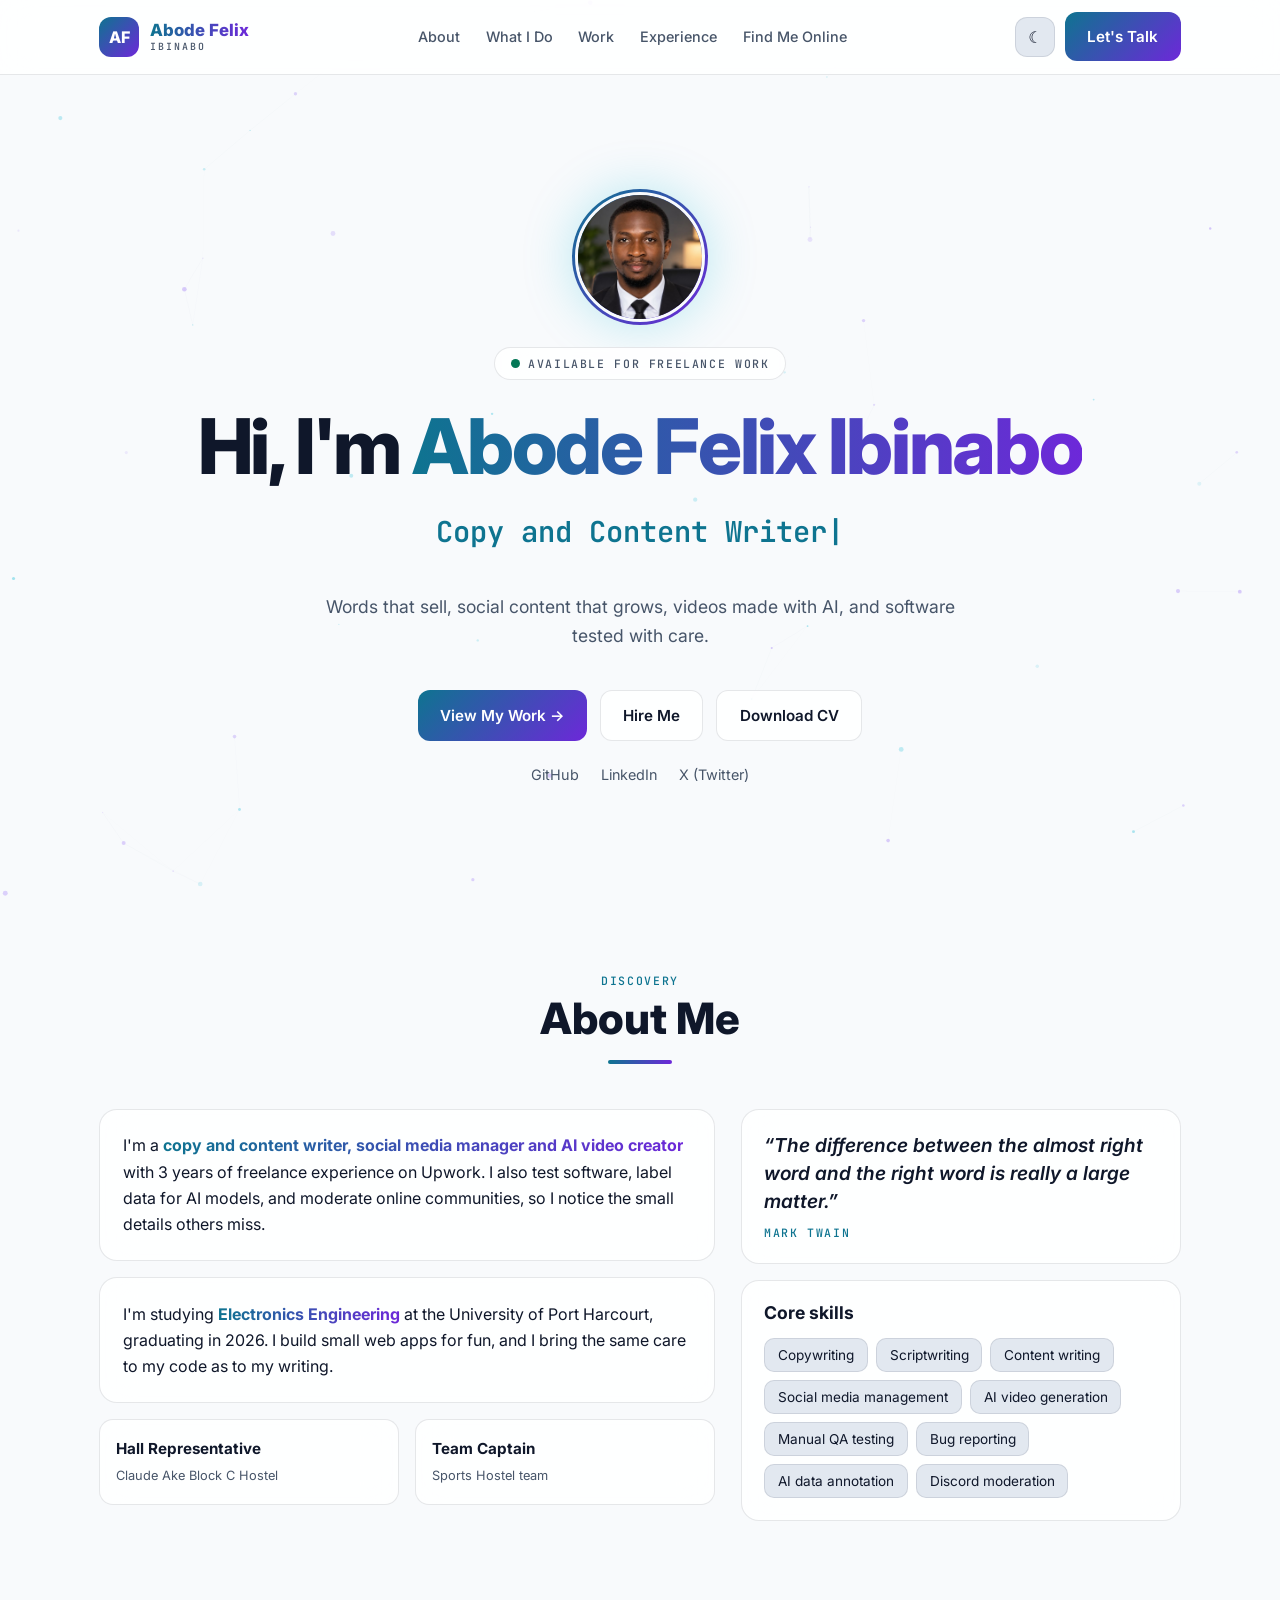
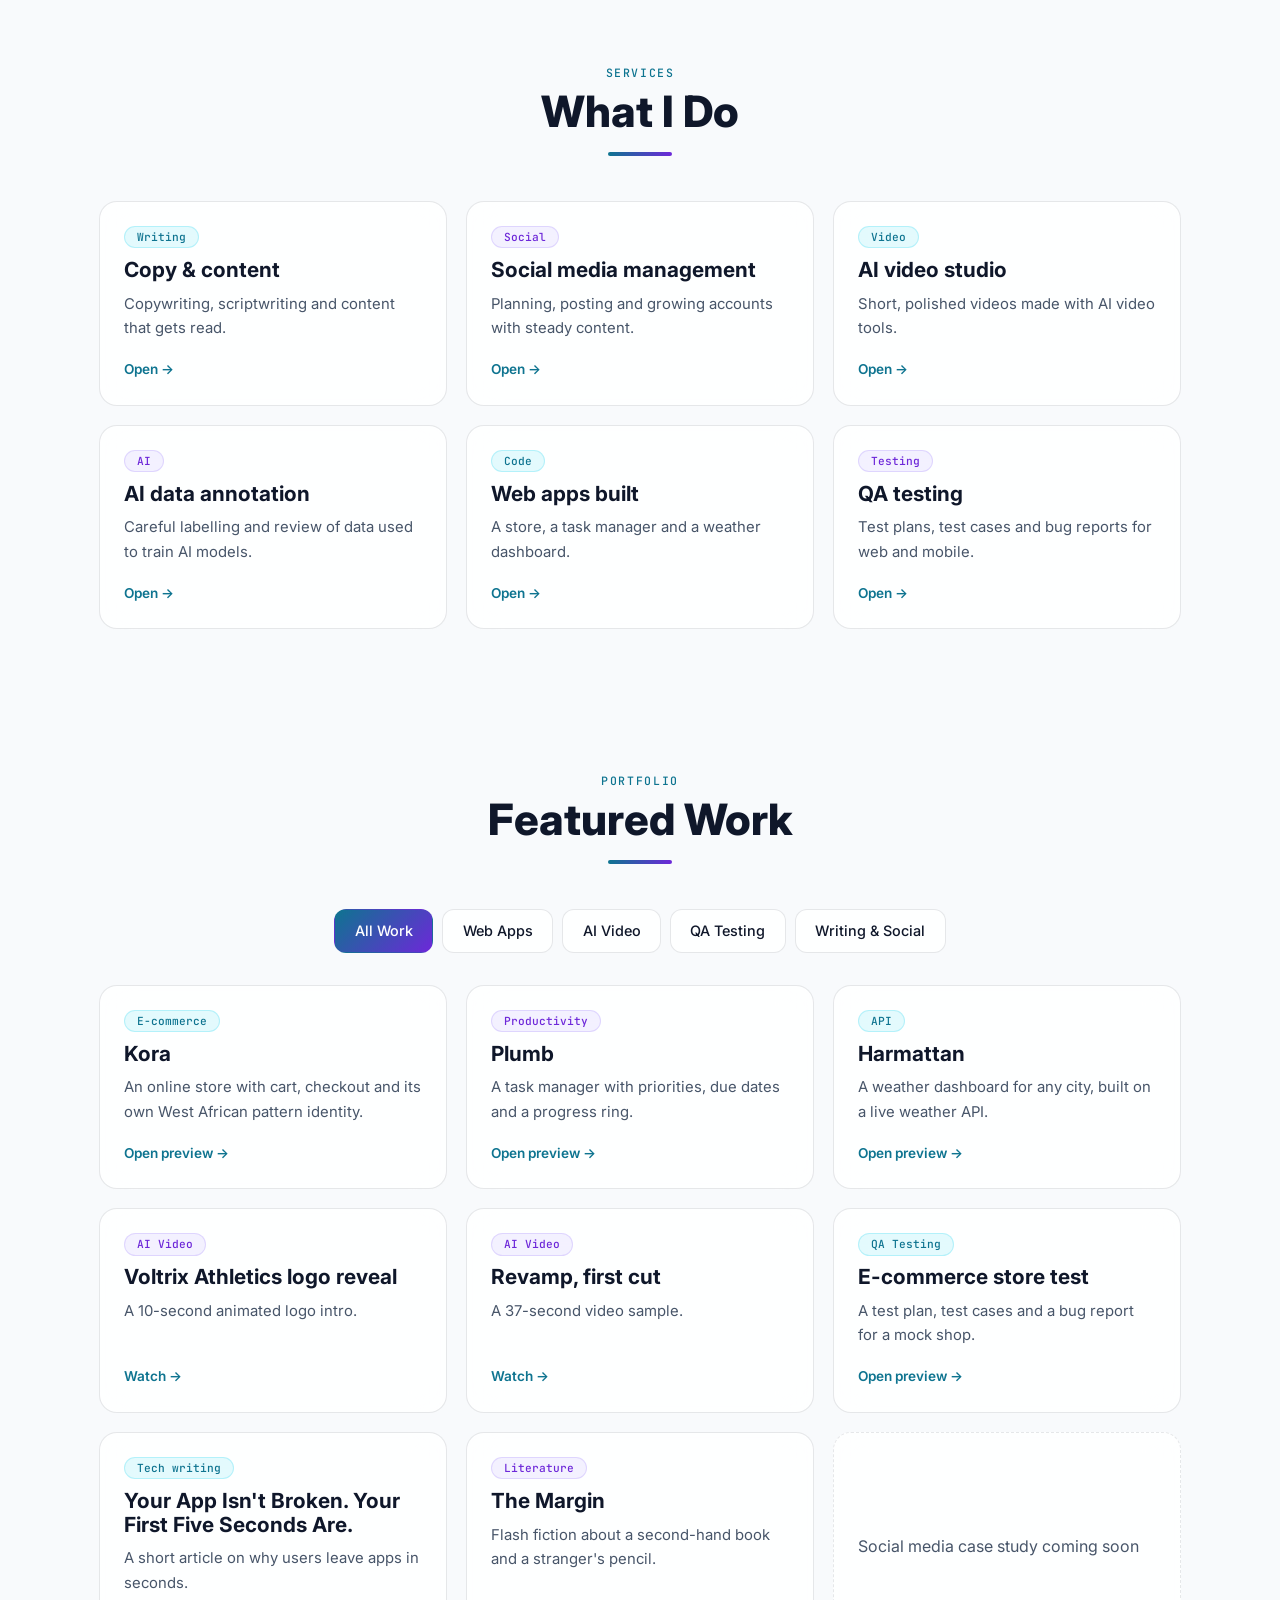
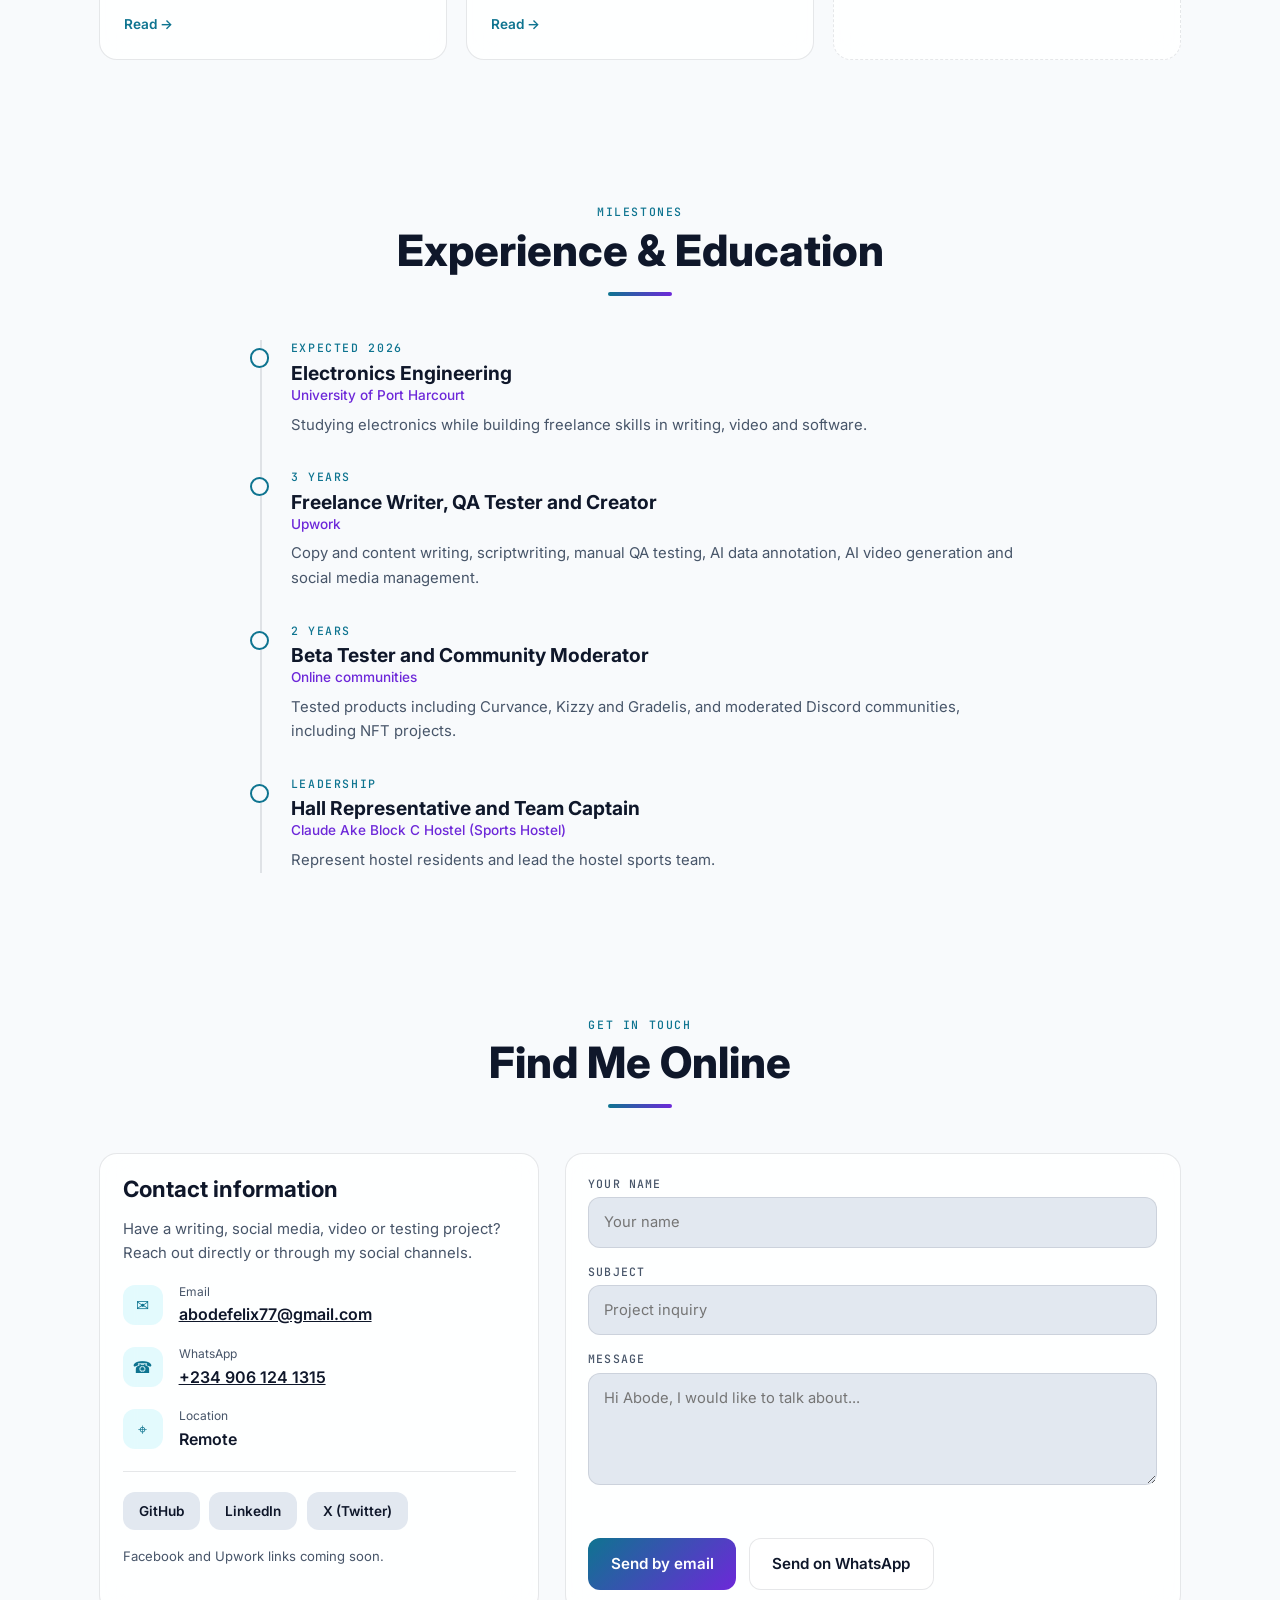
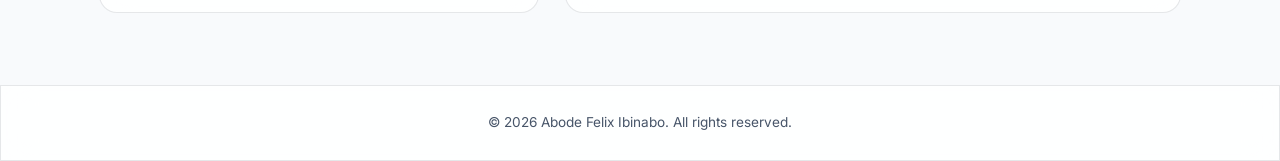
==== commit 2c99ef2f: "added files" ====
--- a/index.html
+++ b/index.html
@@ -1,365 +1,972 @@
-<!DOCTYPE html>
+<!doctype html>
 <html lang="en">
-<head>
-<meta charset="utf-8">
-<meta name="viewport" content="width=device-width, initial-scale=1, viewport-fit=cover">
-<title>Abode Felix Ibinabo | Portfolio</title>
-<link rel="stylesheet" href="https://fonts.googleapis.com/css2?family=Inter:wght@400;500;600;700;800&family=JetBrains+Mono:wght@500&display=swap">
-<style>
-:root{--bg:#0B0F19;--card:rgba(17,24,39,.68);--bd:rgba(255,255,255,.09);--ink:#F1F5F9;--mut:#94A3B8;--cy:#22D3EE;--vi:#A78BFA;--chip:rgba(30,41,59,.85);--f1:#0E7490;--f2:#6D28D9;--ok:#34D399;
-color-scheme:dark;box-sizing:border-box;padding-top:env(safe-area-inset-top,0px);padding-bottom:env(safe-area-inset-bottom,0px)}
-@media (prefers-color-scheme:light){:root:not([data-theme="dark"]){--bg:#F8FAFC;--card:rgba(255,255,255,.85);--bd:rgba(15,23,42,.1);--ink:#0F172A;--mut:#475569;--cy:#0E7490;--vi:#6D28D9;--chip:#E2E8F0;--ok:#047857;color-scheme:light}}
-:root[data-theme="light"]{--bg:#F8FAFC;--card:rgba(255,255,255,.85);--bd:rgba(15,23,42,.1);--ink:#0F172A;--mut:#475569;--cy:#0E7490;--vi:#6D28D9;--chip:#E2E8F0;--ok:#047857;color-scheme:light}
-*,*::before,*::after{box-sizing:inherit}
-html{scroll-behavior:smooth;scroll-padding-top:5.5rem;background:var(--bg)}
-body{margin:0;background:var(--bg);color:var(--ink);font:400 1rem/1.65 Inter,system-ui,sans-serif;overflow-x:hidden}
-h1,h2,h3,h4{margin:0;line-height:1.15}
-a{color:var(--cy)}
-button{font:inherit;color:inherit;cursor:pointer}
-:focus-visible{outline:3px solid var(--cy);outline-offset:3px}
-#bg{position:fixed;inset:0;width:100%;height:100%;pointer-events:none;z-index:0}
-.page{position:relative;z-index:1}
-.wrap{max-width:1120px;margin:0 auto;padding:0 1.2rem}
-.glass{background:var(--card);backdrop-filter:blur(16px);-webkit-backdrop-filter:blur(16px);border:1px solid var(--bd)}
-.mono{font:500 .72rem "JetBrains Mono",monospace;letter-spacing:.14em;text-transform:uppercase}
-.grad{background:linear-gradient(90deg,var(--cy),var(--vi));-webkit-background-clip:text;background-clip:text;color:transparent}
-.fill{background:linear-gradient(135deg,var(--f1),var(--f2));color:#fff}
-header.nav{position:sticky;top:0;z-index:40;border-width:0 0 1px}
-.nbar{height:4.6rem;display:flex;align-items:center;justify-content:space-between;gap:1rem}
-.brand{display:flex;align-items:center;gap:.7rem;text-decoration:none;color:var(--ink)}
-.logo{width:2.5rem;height:2.5rem;border-radius:12px;display:grid;place-items:center;font-weight:800}
-.brand b{display:block;font-weight:800;font-size:1.05rem;line-height:1.1}
-.brand small{display:block;color:var(--mut);font:500 .62rem "JetBrains Mono",monospace;letter-spacing:.2em;text-transform:uppercase}
-nav.links{display:none;gap:1.6rem;font-size:.9rem;font-weight:500}
-nav.links a{color:var(--mut);text-decoration:none}nav.links a:hover{color:var(--cy)}
-.acts{display:flex;align-items:center;gap:.6rem}
-.ib{width:2.5rem;height:2.5rem;border-radius:12px;border:1px solid var(--bd);background:var(--chip)}
-.btn{display:inline-flex;align-items:center;justify-content:center;gap:.4rem;border:0;border-radius:12px;padding:.75rem 1.4rem;font-weight:600;text-decoration:none;font-size:.95rem}
-.btn.line{background:var(--card);border:1px solid var(--bd);color:var(--ink)}
-.btn:hover{filter:brightness(1.1)}
-.talk{display:none}
-#menu{display:flex}
-#mnav{display:none;border-width:1px 0 0;padding:1rem 1.2rem 1.4rem}
-#mnav.open{display:grid;gap:.9rem}
-#mnav a,#mnav button{color:var(--ink);text-decoration:none;font-weight:500;text-align:left;background:none;border:0;padding:0;font-size:1rem}
-@media (min-width:900px){nav.links{display:flex}.talk{display:inline-flex}#menu{display:none}#mnav{display:none!important}}
-.hero{min-height:calc(100vh - 4.6rem);display:grid;place-items:center;text-align:center;padding:3rem 0}
-.hero .in{display:grid;gap:1.4rem;justify-items:center}
-.avatar{width:8.5rem;height:8.5rem;border-radius:50%;padding:3px;background:linear-gradient(135deg,var(--f1),var(--f2));box-shadow:0 0 50px rgba(6,182,212,.25)}
-.avatar img{display:block;width:100%;height:100%;border-radius:50%;object-fit:cover;object-position:center 15%;border:3px solid var(--bg)}
-.badge{display:inline-flex;align-items:center;gap:.5rem;padding:.5rem 1rem;border-radius:999px;color:var(--mut)}
-.pulse{width:.6rem;height:.6rem;border-radius:50%;background:var(--ok)}
-h1{font-size:clamp(2.4rem,8vw,4.8rem);font-weight:800;letter-spacing:-.03em}
-.typed{font:600 clamp(1.1rem,3.4vw,1.8rem) "JetBrains Mono",monospace;color:var(--cy);min-height:2.4rem}
-.tag{max-width:40rem;color:var(--mut);font-size:1.1rem}
-.row{display:flex;flex-wrap:wrap;gap:.8rem;justify-content:center}
-.quick{display:flex;gap:1.4rem;color:var(--mut);font-size:.9rem}
-.quick a{color:var(--mut);text-decoration:none}.quick a:hover{color:var(--cy)}
-section.s{padding:4.5rem 0}
-.sh{text-align:center;margin-bottom:2.8rem}
-.sh .mono{color:var(--cy)}
-.sh h2{font-size:clamp(1.9rem,5vw,2.7rem);font-weight:800;margin-top:.4rem}
-.sh i{display:block;width:4rem;height:.25rem;border-radius:9px;margin:1rem auto 0;background:linear-gradient(90deg,var(--f1),var(--f2))}
-.two{display:grid;gap:1.6rem}
-@media (min-width:900px){.two{grid-template-columns:7fr 5fr;align-items:start}}
-.card{border-radius:18px;padding:1.4rem}
-.card+.card{margin-top:1rem}
-.q{border-radius:18px;padding:1.4rem;font:italic 600 1.2rem/1.45 Inter,sans-serif}
-.q small{display:block;margin-top:.6rem;color:var(--cy);font-style:normal}
-.mini{display:grid;gap:1rem;grid-template-columns:1fr 1fr;margin-top:1rem}
-.mini div{border-radius:14px;padding:1rem}
-.mini b{display:block;font-size:.95rem}.mini span{color:var(--mut);font-size:.8rem}
-.chips{display:flex;flex-wrap:wrap;gap:.5rem;margin:.9rem 0 0;padding:0;list-style:none}
-.chips li{padding:.3rem .8rem;border-radius:10px;font-size:.85rem;background:var(--chip);border:1px solid var(--bd)}
-.grid{display:grid;gap:1.2rem;grid-template-columns:repeat(auto-fit,minmax(260px,1fr))}
-.tile{display:flex;flex-direction:column;gap:.6rem;text-align:left;border-radius:18px;padding:1.5rem;color:var(--ink);transition:transform .25s,border-color .25s}
-.tile:hover{transform:translateY(-4px);border-color:var(--cy)}
-.tile h3{font-size:1.3rem}.tile p{margin:0;color:var(--mut);font-size:.93rem}
-.tile .go{margin-top:auto;padding-top:.5rem;color:var(--cy);font-weight:600;font-size:.85rem}
-.pill{align-self:flex-start;padding:.2rem .75rem;border-radius:999px;font:500 .7rem "JetBrains Mono",monospace;background:rgba(34,211,238,.12);color:var(--cy);border:1px solid rgba(34,211,238,.25)}
-.pill.v{background:rgba(167,139,250,.12);color:var(--vi);border-color:rgba(167,139,250,.28)}
-.tile.empty{border-style:dashed;justify-content:center;min-height:11rem;color:var(--mut);cursor:default}
-.tile.empty:hover{transform:none;border-color:var(--bd)}
-.filters{display:flex;flex-wrap:wrap;gap:.6rem;justify-content:center;margin-bottom:2rem}
-.fb{padding:.55rem 1.2rem;border-radius:12px;font-weight:500;font-size:.9rem;background:var(--card);border:1px solid var(--bd)}
-.fb[aria-pressed="true"]{background:linear-gradient(135deg,var(--f1),var(--f2));color:#fff;border-color:transparent}
-.tl{position:relative;max-width:760px;margin:0 auto;border-left:2px solid var(--bd);padding-left:1.8rem;display:grid;gap:2rem}
-.tl>div{position:relative}
-.tl>div::before{content:"";position:absolute;left:-2.55rem;top:.5rem;width:1.2rem;height:1.2rem;border-radius:50%;background:var(--bg);border:2px solid var(--cy)}
-.tl .d{color:var(--cy);margin-bottom:.4rem}
-.tl h3{font-size:1.2rem}.tl .o{color:var(--vi);font-size:.85rem;font-weight:500}.tl p{margin:.4rem 0 0;color:var(--mut);font-size:.93rem}
-.cg{display:grid;gap:1.6rem}
-@media (min-width:900px){.cg{grid-template-columns:5fr 7fr}}
-.ci{display:flex;gap:1rem;align-items:center;margin-top:1rem}
-.ci i{width:2.5rem;height:2.5rem;border-radius:12px;display:grid;place-items:center;background:rgba(34,211,238,.12);color:var(--cy);font-style:normal}
-.ci small{display:block;color:var(--mut);font-size:.75rem}
-.plat{display:flex;flex-wrap:wrap;gap:.6rem;margin-top:1.2rem;padding-top:1.2rem;border-top:1px solid var(--bd)}
-.plat a{padding:.5rem 1rem;border-radius:12px;background:var(--chip);color:var(--ink);text-decoration:none;font-size:.85rem;font-weight:600}
-.plat a:hover{background:var(--f1);color:#fff}
-label{display:block;font:500 .72rem "JetBrains Mono",monospace;letter-spacing:.1em;text-transform:uppercase;color:var(--mut);margin:0 0 .4rem}
-.fld{margin-bottom:1rem}
-input,textarea{width:100%;padding:.75rem .9rem;border-radius:12px;background:var(--chip);border:1px solid var(--bd);color:var(--ink);font:inherit;font-size:.92rem}
-input:focus,textarea:focus{border-color:var(--cy);outline:0}
-textarea{resize:vertical;min-height:7rem}
-footer{border-width:1px 0 0;padding:1.6rem 0;color:var(--mut);font-size:.85rem;text-align:center}
-.dlg{position:fixed;inset:0;z-index:60;overflow:auto;background:var(--bg)}
-.dlg[hidden]{display:none}
-.dbar{position:sticky;top:0;z-index:2;display:flex;align-items:center;gap:1rem;padding:calc(.8rem + env(safe-area-inset-top,0px)) 1.2rem .8rem;border-width:0 0 1px}
-.dbar strong{font-size:1.05rem}
-.dbox{max-width:860px;margin:0 auto;padding:1.4rem 1.2rem 4rem}
-.dbox h2{font-size:1.8rem;font-weight:800;margin-bottom:.5rem}
-.dbox>p.lead{color:var(--mut);margin:.2rem 0 1.4rem}
-.dbox h3.sub{font-size:1.15rem;margin:1.8rem 0 .7rem}
-ul.ul{margin:.3rem 0 0;padding-left:1.2rem;color:var(--mut)}
-.frame{border:1px solid var(--bd);border-radius:14px;overflow:hidden;margin:1rem 0}
-.fbar{display:flex;gap:.4rem;align-items:center;background:var(--chip);padding:.55rem .8rem;font-size:.8rem;color:var(--mut)}
-.fbar i{width:.6rem;height:.6rem;border-radius:50%;background:var(--bd)}.fbar span{margin-left:.6rem}
-.site{padding:1.2rem}
-.sg{display:grid;gap:.7rem;grid-template-columns:repeat(auto-fit,minmax(140px,1fr));margin-top:1rem}
-.pt{height:6rem;border-radius:10px}
-.mrow{display:flex;justify-content:space-between;gap:.6rem;background:#fff;border:1px solid #DDD3EE;border-left:6px solid #B3392A;border-radius:8px;padding:.55rem .7rem;margin-top:.5rem;font-size:.92rem;color:#2A1B4D}
-.vid{margin:0 0 1.2rem;border-radius:18px;overflow:hidden}
-.vid video{display:block;width:100%;aspect-ratio:16/9;background:#000}
-.vid figcaption{padding:1rem 1.2rem}.vid h3{font-size:1.1rem}.vid p{margin:.2rem 0 0;color:var(--mut);font-size:.9rem}
-.linkcard{display:block;text-align:left;width:100%;margin-bottom:.8rem;text-decoration:none;color:var(--ink)}
-.linkcard:hover{border-color:var(--cy)}
-.hopt{display:block;text-decoration:none;color:var(--ink);background:var(--chip);border:1px solid var(--bd);border-radius:12px;padding:.8rem 1rem;margin-bottom:.6rem}
-.hopt:hover,.hopt:focus-visible{border-color:var(--cy)}
-.hopt b{display:block;color:var(--cy)}
-.hm{position:fixed;inset:0;z-index:80;display:grid;place-items:center;padding:1.2rem;background:rgba(2,6,16,.78)}
-.hm[hidden]{display:none}
-.hbox{width:100%;max-width:24rem;border-radius:20px;padding:1.5rem;background:var(--bg);border:1px solid var(--bd)}
-.hbox h3{font-size:1.4rem}.hbox p{color:var(--mut);margin:.3rem 0 1rem}
-.hclose{background:none;border:0;color:var(--mut);text-decoration:underline;padding:.4rem 0}
-@media (prefers-reduced-motion:no-preference){.pulse{animation:p 2s ease-in-out infinite}@keyframes p{50%{opacity:.35}}}
-.read{max-width:38rem;font-size:1.1rem;line-height:1.85}.read p{margin:0 0 1.2rem}.read em{color:var(--cy)}.by{color:var(--mut);font-size:.85rem;border-top:1px solid var(--bd);padding-top:1rem;max-width:38rem}
-</style>
-</head>
-<body>
-<canvas id="bg" aria-hidden="true"></canvas>
-<div class="page">
-<header class="nav glass">
-  <div class="wrap nbar">
-    <a class="brand" href="#hero"><span class="logo fill">AF</span><span><b class="grad">Abode Felix</b><small>Ibinabo</small></span></a>
-    <nav class="links" aria-label="Main">
-      <a href="#about">About</a><a href="#what">What I Do</a><a href="#work">Work</a><a href="#experience">Experience</a><a href="#contact">Find Me Online</a>
-    </nav>
-    <div class="acts">
-      <button class="ib" id="theme" aria-label="Switch light or dark theme">☀</button>
-      <button class="btn fill talk" data-hire>Let's Talk</button>
-      <button class="ib" id="menu" aria-label="Open menu" aria-expanded="false">☰</button>
-    </div>
-  </div>
-  <div id="mnav" class="glass"><a href="#about">About</a><a href="#what">What I Do</a><a href="#work">Work</a><a href="#experience">Experience</a><a href="#contact">Find Me Online</a><button data-hire class="grad" style="font-weight:700">Let's Talk →</button></div>
-</header>
-
-<main>
-<section id="hero" class="hero"><div class="wrap in">
-  <div class="avatar"><img src="[data-uri]" alt="Portrait of Abode Felix Ibinabo"></div>
-  <div class="badge glass mono"><span class="pulse"></span>Available for freelance work</div>
-  <h1>Hi, I'm <span class="grad">Abode Felix Ibinabo</span></h1>
-  <div class="typed" aria-live="off"><span id="typed"></span><span>|</span></div>
-  <p class="tag">Words that sell, social content that grows, videos made with AI, and software tested with care.</p>
-  <div class="row"><a class="btn fill" href="#work">View My Work →</a><button class="btn line" data-hire>Hire Me</button><a class="btn line" href="Abode_Felix_Ibinabo_CV.pdf" download id="cvbtn">Download CV</a></div>
-  <div class="quick"><a href="https://github.com/odenxo" target="_blank" rel="noopener">GitHub</a><a href="https://www.linkedin.com/in/felix-abode-532a97240" target="_blank" rel="noopener">LinkedIn</a><a href="https://x.com/0xodenx" target="_blank" rel="noopener">X (Twitter)</a></div>
-</div></section>
-
-<section id="about" class="s"><div class="wrap">
-  <div class="sh"><div class="mono">Discovery</div><h2>About Me</h2><i></i></div>
-  <div class="two">
-    <div>
-      <div class="card glass"><p style="margin:0">I'm a <strong class="grad">copy and content writer, social media manager and AI video creator</strong> with 3 years of freelance experience on Upwork. I also test software, label data for AI models, and moderate online communities, so I notice the small details others miss.</p></div>
-      <div class="card glass"><p style="margin:0">I'm studying <strong class="grad">Electronics Engineering</strong> at the University of Port Harcourt, graduating in 2026. I build small web apps for fun, and I bring the same care to my code as to my writing.</p></div>
-      <div class="mini">
-        <div class="glass"><b>Hall Representative</b><span>Claude Ake Block C Hostel</span></div>
-        <div class="glass"><b>Team Captain</b><span>Sports Hostel team</span></div>
-      </div>
-    </div>
-    <div>
-      <blockquote class="q glass" style="margin:0">&ldquo;The difference between the almost right word and the right word is really a large matter.&rdquo;<small class="mono">Mark Twain</small></blockquote>
-      <div class="card glass" style="margin-top:1rem"><h3 style="font-size:1.1rem">Core skills</h3>
-        <ul class="chips"><li>Copywriting</li><li>Scriptwriting</li><li>Content writing</li><li>Social media management</li><li>AI video generation</li><li>Manual QA testing</li><li>Bug reporting</li><li>AI data annotation</li><li>Discord moderation</li></ul></div>
-    </div>
-  </div>
-</div></section>
-
-<section id="what" class="s"><div class="wrap">
-  <div class="sh"><div class="mono">Services</div><h2>What I Do</h2><i></i></div>
-  <div class="grid">
-    <button class="tile glass" data-open="d-copy"><span class="pill">Writing</span><h3>Copy &amp; content</h3><p>Copywriting, scriptwriting and content that gets read.</p><span class="go">Open →</span></button>
-    <button class="tile glass" data-open="d-social"><span class="pill v">Social</span><h3>Social media management</h3><p>Planning, posting and growing accounts with steady content.</p><span class="go">Open →</span></button>
-    <button class="tile glass" data-open="d-video"><span class="pill">Video</span><h3>AI video studio</h3><p>Short, polished videos made with AI video tools.</p><span class="go">Open →</span></button>
-    <button class="tile glass" data-open="d-data"><span class="pill v">AI</span><h3>AI data annotation</h3><p>Careful labelling and review of data used to train AI models.</p><span class="go">Open →</span></button>
-    <button class="tile glass" data-open="d-apps"><span class="pill">Code</span><h3>Web apps built</h3><p>A store, a task manager and a weather dashboard.</p><span class="go">Open →</span></button>
-    <button class="tile glass" data-open="d-qa"><span class="pill v">Testing</span><h3>QA testing</h3><p>Test plans, test cases and bug reports for web and mobile.</p><span class="go">Open →</span></button>
-  </div>
-</div></section>
-
-<section id="work" class="s"><div class="wrap">
-  <div class="sh"><div class="mono">Portfolio</div><h2>Featured Work</h2><i></i></div>
-  <div class="filters" id="filters">
-    <button class="fb" data-f="all" aria-pressed="true">All Work</button><button class="fb" data-f="apps" aria-pressed="false">Web Apps</button><button class="fb" data-f="video" aria-pressed="false">AI Video</button><button class="fb" data-f="qa" aria-pressed="false">QA Testing</button><button class="fb" data-f="writing" aria-pressed="false">Writing &amp; Social</button>
-  </div>
-  <div class="grid" id="wgrid">
-    <button class="tile glass" data-cat="apps" data-open="d-kora"><span class="pill">E-commerce</span><h3>Kora</h3><p>An online store with cart, checkout and its own West African pattern identity.</p><span class="go">Open preview →</span></button>
-    <button class="tile glass" data-cat="apps" data-open="d-plumb"><span class="pill v">Productivity</span><h3>Plumb</h3><p>A task manager with priorities, due dates and a progress ring.</p><span class="go">Open preview →</span></button>
-    <button class="tile glass" data-cat="apps" data-open="d-harm"><span class="pill">API</span><h3>Harmattan</h3><p>A weather dashboard for any city, built on a live weather API.</p><span class="go">Open preview →</span></button>
-    <button class="tile glass" data-cat="video" data-open="d-video"><span class="pill v">AI Video</span><h3>Voltrix Athletics logo reveal</h3><p>A 10-second animated logo intro.</p><span class="go">Watch →</span></button>
-    <button class="tile glass" data-cat="video" data-open="d-video"><span class="pill v">AI Video</span><h3>Revamp, first cut</h3><p>A 37-second video sample.</p><span class="go">Watch →</span></button>
-    <button class="tile glass" data-cat="qa" data-open="d-qa"><span class="pill">QA Testing</span><h3>E-commerce store test</h3><p>A test plan, test cases and a bug report for a mock shop.</p><span class="go">Open preview →</span></button>
-    <button class="tile glass" data-cat="writing" data-open="d-w1"><span class="pill">Tech writing</span><h3>Your App Isn't Broken. Your First Five Seconds Are.</h3><p>A short article on why users leave apps in seconds.</p><span class="go">Read →</span></button>
-    <button class="tile glass" data-cat="writing" data-open="d-w2"><span class="pill v">Literature</span><h3>The Margin</h3><p>Flash fiction about a second-hand book and a stranger's pencil.</p><span class="go">Read →</span></button>
-    <div class="tile glass empty" data-cat="writing">Social media case study coming soon</div>
-  </div>
-</div></section>
-
-<section id="experience" class="s"><div class="wrap">
-  <div class="sh"><div class="mono">Milestones</div><h2>Experience &amp; Education</h2><i></i></div>
-  <div class="tl">
-    <div><div class="d mono">Expected 2026</div><h3>Electronics Engineering</h3><div class="o">University of Port Harcourt</div><p>Studying electronics while building freelance skills in writing, video and software.</p></div>
-    <div><div class="d mono">3 years</div><h3>Freelance Writer, QA Tester and Creator</h3><div class="o">Upwork</div><p>Copy and content writing, scriptwriting, manual QA testing, AI data annotation, AI video generation and social media management.</p></div>
-    <div><div class="d mono">2 years</div><h3>Beta Tester and Community Moderator</h3><div class="o">Online communities</div><p>Tested products including Curvance, Kizzy and Gradelis, and moderated Discord communities, including NFT projects.</p></div>
-    <div><div class="d mono">Leadership</div><h3>Hall Representative and Team Captain</h3><div class="o">Claude Ake Block C Hostel (Sports Hostel)</div><p>Represent hostel residents and lead the hostel sports team.</p></div>
-  </div>
-</div></section>
-
-<section id="contact" class="s"><div class="wrap">
-  <div class="sh"><div class="mono">Get In Touch</div><h2>Find Me Online</h2><i></i></div>
-  <div class="cg">
-    <div class="card glass" style="margin:0">
-      <h3 style="font-size:1.4rem">Contact information</h3>
-      <p style="color:var(--mut);font-size:.93rem">Have a writing, social media, video or testing project? Reach out directly or through my social channels.</p>
-      <div class="ci"><i>✉</i><div><small>Email</small><a href="mailto:abodefelix77@gmail.com" style="font-weight:600;color:var(--ink)">abodefelix77@gmail.com</a></div></div>
-      <div class="ci"><i>☎</i><div><small>WhatsApp</small><a href="https://wa.me/2349061241315" target="_blank" rel="noopener" style="font-weight:600;color:var(--ink)">+234 906 124 1315</a></div></div>
-      <div class="ci"><i>⌖</i><div><small>Location</small><span style="font-weight:600">Remote</span></div></div>
-      <div class="plat"><a href="https://github.com/odenxo" target="_blank" rel="noopener">GitHub</a><a href="https://www.linkedin.com/in/felix-abode-532a97240" target="_blank" rel="noopener">LinkedIn</a><a href="https://x.com/0xodenx" target="_blank" rel="noopener">X (Twitter)</a></div>
-      <p style="color:var(--mut);font-size:.82rem;margin:1rem 0 0">Facebook and Upwork links coming soon.</p>
-    </div>
-    <form id="cf" class="card glass" style="margin:0" novalidate>
-      <div class="fld"><label for="cn">Your name</label><input id="cn" autocomplete="name" placeholder="Your name"></div>
-      <div class="fld"><label for="cs">Subject</label><input id="cs" placeholder="Project inquiry"></div>
-      <div class="fld"><label for="cm">Message</label><textarea id="cm" placeholder="Hi Abode, I would like to talk about..."></textarea></div>
-      <p id="cerr" role="status" style="color:#F87171;min-height:1.3rem;margin:0 0 .6rem;font-size:.85rem"></p>
-      <div class="row" style="justify-content:flex-start"><button type="button" class="btn fill" id="sendmail">Send by email</button><button type="button" class="btn line" id="sendwa">Send on WhatsApp</button></div>
-    </form>
-  </div>
-</div></section>
-</main>
-<footer class="glass"><div class="wrap">&copy; 2026 Abode Felix Ibinabo. All rights reserved.</div></footer>
-</div>
-
-<div class="dlg" id="d-copy" hidden><div class="dbar glass"><button class="btn line" data-close>← Close</button><strong>Copy &amp; content</strong></div><div class="dbox"><h2 class="grad">Words for brands, scripts and screens.</h2><p class="lead">Clear, persuasive writing for websites, ads, videos and social channels.</p>
-<div class="grid"><div class="card glass"><h3>Copywriting</h3><p style="color:var(--mut);margin:.4rem 0 0">Headlines, product and web copy that sells without shouting.</p></div><div class="card glass"><h3>Scriptwriting</h3><p style="color:var(--mut);margin:.4rem 0 0">Scripts for videos and voiceovers, written to be heard.</p></div><div class="card glass"><h3>Content writing</h3><p style="color:var(--mut);margin:.4rem 0 0">Articles and posts with a clear voice and a point.</p></div></div>
-<h3 class="sub">Writing samples</h3><button class="tile glass linkcard" data-open="d-w1"><span class="pill">Tech writing</span><h3>Your App Isn't Broken. Your First Five Seconds Are.</h3><p>A short article on why users leave apps in seconds.</p></button>
-<button class="tile glass linkcard" data-open="d-w2"><span class="pill v">Literature</span><h3>The Margin</h3><p>Flash fiction about a second-hand book and a stranger's pencil.</p></button></div></div>
-
-<div class="dlg" id="d-w1" hidden><div class="dbar glass"><button class="btn line" data-open="d-copy">← Copy &amp; content</button><strong>Tech writing sample</strong></div><div class="dbox"><span class="pill">Tech writing</span><h2 class="grad" style="margin-top:.8rem">Your App Isn't Broken. Your First Five Seconds Are.</h2>
-<div class="read"><p>Nobody downloads an app to admire it. They download it to fix a problem, and they give it about five seconds to prove it can.</p>
-<p>In those five seconds, your users don't read your feature list. They look for one thing: <em>can I do what I came to do, right now?</em></p>
-<p>A slow splash screen says no. A sign-up wall says no. A button that does nothing on the first tap says no, loudly, and then they're gone, off to a competitor who said yes.</p>
-<p>The fix isn't more features. It's fewer obstacles. Cut the screen nobody asked for. Test the first tap until it never fails. Make the first win arrive before the first doubt.</p>
-<p>Great software doesn't impress people. It gets out of their way.</p></div>
-<p class="by">Writing sample by Abode Felix Ibinabo</p></div></div>
-
-<div class="dlg" id="d-w2" hidden><div class="dbar glass"><button class="btn line" data-open="d-copy">← Copy &amp; content</button><strong>Literature sample</strong></div><div class="dbox"><span class="pill v">Literature</span><h2 class="grad" style="margin-top:.8rem">The Margin</h2>
-<div class="read"><p>I bought the book for the cover. Two hundred naira, a second-hand stall in Port Harcourt, rain tapping the tarpaulin like impatient fingers.</p>
-<p>On page forty, someone had written in the margin: <em>Don't believe him. He's lying here.</em></p>
-<p>I read the paragraph again. The narrator, so sure of himself, so smooth, was lying. I had missed it entirely. Whoever held this pencil before me had seen straight through him.</p>
-<p>After that, I read with a stranger at my shoulder. Page ninety: <em>Here is where she stops trusting him.</em> Page two hundred: <em>I cried here. Don't tell.</em></p>
-<p>On the last page, in the same careful hand: <em>If you've reached this, you read it properly. Now pass it on.</em></p>
-<p>I never found out who she was. But I keep a pencil in the book now, and I've left my own note on page one: <em>Start here. Someone is already reading with you.</em></p></div>
-<p class="by">Flash fiction by Abode Felix Ibinabo</p></div></div>
-
-<div class="dlg" id="d-social" hidden><div class="dbar glass"><button class="btn line" data-close>← Close</button><strong>Social media management</strong></div><div class="dbox"><h2 class="grad">Social media that stays consistent.</h2><p class="lead">Content that sounds like your brand, posted when your audience is there.</p>
-<div class="grid"><div class="card glass"><h3>Content planning</h3><p style="color:var(--mut);margin:.4rem 0 0">A calendar of posts built around your goals and your voice.</p></div><div class="card glass"><h3>Posting and engagement</h3><p style="color:var(--mut);margin:.4rem 0 0">Publishing on schedule and replying to your community.</p></div><div class="card glass"><h3>Community care</h3><p style="color:var(--mut);margin:.4rem 0 0">Moderating Discord and online communities, including NFT projects.</p></div></div>
-<h3 class="sub">Case studies</h3><div class="card glass" style="border-style:dashed;color:var(--mut)">Case studies coming soon.</div></div></div>
-
-<div class="dlg" id="d-video" hidden><div class="dbar glass"><button class="btn line" data-close>← Close</button><strong>AI video studio</strong></div><div class="dbox"><h2 class="grad">AI video, from idea to final cut.</h2><p class="lead">Logo reveals, short clips and video content made with AI video tools.</p>
-<figure class="vid glass"><video controls preload="metadata" playsinline poster="[data-uri]" src="videos/logo1.mp4" aria-label="Voltrix Athletics logo reveal"></video><figcaption><h3>Voltrix Athletics logo reveal</h3><p>A 10-second animated logo intro.</p></figcaption></figure>
-<figure class="vid glass"><video controls preload="metadata" playsinline poster="[data-uri]" src="videos/revamp.mp4" aria-label="Revamp, first cut"></video><figcaption><h3>Revamp, first cut</h3><p>A 37-second video sample.</p></figcaption></figure></div></div>
-
-<div class="dlg" id="d-data" hidden><div class="dbar glass"><button class="btn line" data-close>← Close</button><strong>AI data annotation</strong></div><div class="dbox"><h2 class="grad">Careful labels for smarter AI.</h2><p class="lead">Labelling and reviewing data used to train AI models, with attention to accuracy and consistency.</p>
-<div class="grid"><div class="card glass"><h3>Data labelling</h3><p style="color:var(--mut);margin:.4rem 0 0">Tagging text and other data clearly and consistently.</p></div><div class="card glass"><h3>Quality review</h3><p style="color:var(--mut);margin:.4rem 0 0">Checking labelled data for mistakes before it is used.</p></div></div></div></div>
-
-<div class="dlg" id="d-apps" hidden><div class="dbar glass"><button class="btn line" data-close>← Close</button><strong>Web apps built</strong></div><div class="dbox"><h2 class="grad">Things I've designed and coded.</h2><p class="lead">Three working apps in plain HTML, CSS and JavaScript. Tap one to open its preview.</p>
-<button class="tile glass linkcard" data-open="d-kora"><span class="pill">E-commerce</span><h3>Kora</h3><p>An online store with cart and checkout.</p></button>
-<button class="tile glass linkcard" data-open="d-plumb"><span class="pill v">Productivity</span><h3>Plumb</h3><p>A task manager with deadlines and priorities.</p></button>
-<button class="tile glass linkcard" data-open="d-harm"><span class="pill">API</span><h3>Harmattan</h3><p>A weather dashboard for any city.</p></button></div></div>
-
-<div class="dlg" id="d-qa" hidden><div class="dbar glass"><button class="btn line" data-close>← Close</button><strong>QA testing</strong></div><div class="dbox"><h2 class="grad">I find the bug before your users do.</h2><p class="lead">Manual testing of web and mobile apps, with clear reports your developers can act on. I also have 2 years of beta testing, including Curvance, Kizzy and Gradelis.</p>
-<h3 class="sub">Sample project: e-commerce store test</h3>
-<div class="frame"><div class="fbar"><i></i><i></i><i></i><span>mock-shop.test</span></div><div class="site" style="background:#fff;color:#1b2430"><h3 style="color:#1b2430">Shopfront</h3><p style="margin:.3rem 0">Search, cart and checkout flows under test.</p><div class="sg"><div style="background:#eef1f5;padding:.8rem;border-radius:8px"><b>Linen shirt</b><br>$24</div><div style="background:#eef1f5;padding:.8rem;border-radius:8px"><b>Canvas bag</b><br>$18</div><div style="background:#eef1f5;padding:.8rem;border-radius:8px"><b>Desk lamp</b><br>$32</div></div></div></div>
-<div class="card glass"><h3>Sample bug report</h3><p style="margin:.5rem 0 0"><strong>Title:</strong> Cart total does not update after removing an item</p><p style="margin:.2rem 0 0"><strong>Severity:</strong> High</p><p style="margin:.2rem 0 0"><strong>Steps:</strong> Add two items, open the cart, remove one item.</p><p style="margin:.2rem 0 0"><strong>Expected:</strong> The total drops to the price of the remaining item.</p><p style="margin:.2rem 0 0"><strong>Actual:</strong> The total still shows the price of both items.</p></div>
-<h3 class="sub">What I deliver</h3><ul class="ul"><li>Test plans and test cases</li><li>Bug reports with clear steps and expected results</li><li>Beta and private testing for new products</li></ul></div></div>
-
-<div class="dlg" id="d-kora" hidden><div class="dbar glass"><button class="btn line" data-open="d-apps">← Web apps</button><strong>Kora, e-commerce store</strong></div><div class="dbox"><h2 class="grad">Kora</h2><p class="lead">A demo online store I designed and coded from scratch. No real payments are taken.</p>
-<div class="frame"><div class="fbar"><i></i><i></i><i></i><span>kora (live demo)</span></div><div class="site" style="background:#F1E7D3;color:#1B1B4B"><h3 style="color:#1B1B4B">Made in Nigeria. Made to keep.</h3><p style="margin:.3rem 0">Wear, carry and home pieces, with patterns drawn in code.</p><div class="sg"><div class="pt" style="background:radial-gradient(circle,#6F8FD8 0 14%,#F1E7D3 14% 28%,#1B2A6B 28% 42%,#E3B24B 42% 56%,#1B2A6B 56%)"></div><div class="pt" style="background:repeating-linear-gradient(90deg,#7A1F2B 0 10px,#E3B24B 10px 16px,#7A1F2B 16px 30px,#F1E7D3 30px 34px)"></div><div class="pt" style="background:repeating-linear-gradient(45deg,#C1521F 0 12px,#1B1B4B 12px 24px)"></div></div></div></div>
-<a class="btn fill" href="projects/kora.html">Open the live site ↗</a>
-<h3 class="sub">What it does</h3><ul class="ul"><li>Product grid with category filters, search and price sorting</li><li>Cart with quantity controls and a running total, saved between visits</li><li>Checkout form with validation and an order confirmation</li><li>Customers can share a map pin for delivery, after the browser asks permission</li><li>Works on phones, with light and dark modes</li></ul></div></div>
-
-<div class="dlg" id="d-plumb" hidden><div class="dbar glass"><button class="btn line" data-open="d-apps">← Web apps</button><strong>Plumb, task manager</strong></div><div class="dbox"><h2 class="grad">Plumb</h2><p class="lead">A task app I designed and coded from scratch. Tasks are saved in the visitor's own browser.</p>
-<div class="frame"><div class="fbar"><i></i><i></i><i></i><span>plumb (live demo)</span></div><div class="site" style="background:#F2EEF8;color:#2A1B4D"><h3 style="color:#2A1B4D">Plumb. Tasks, kept straight.</h3><div class="mrow"><span>Test the checkout on a phone</span><b style="color:#B3392A">High</b></div><div class="mrow" style="border-left-color:#8A5F00"><span>Write the About section copy</span><b style="color:#8A5F00">Medium</b></div><div class="mrow" style="border-left-color:#2F7048"><span>Publish the portfolio</span><b style="color:#2F7048">Low</b></div></div></div>
-<a class="btn fill" href="projects/plumb.html">Open the live site ↗</a>
-<h3 class="sub">What it does</h3><ul class="ul"><li>Add, edit, complete and delete tasks, with undo after a delete</li><li>Priority levels and due dates, with overdue tasks flagged</li><li>Filters, search and sorting, plus a progress ring</li><li>Keyboard friendly, with light and dark modes</li></ul></div></div>
-
-<div class="dlg" id="d-harm" hidden><div class="dbar glass"><button class="btn line" data-open="d-apps">← Web apps</button><strong>Harmattan, weather dashboard</strong></div><div class="dbox"><h2 class="grad">Harmattan</h2><p class="lead">A weather app I designed and coded from scratch, built around a live weather API.</p>
-<div class="frame"><div class="fbar"><i></i><i></i><i></i><span>harmattan (live demo)</span></div><div class="site" style="background:#EDF1EE;color:#12302E"><h3 style="color:#12302E">Harmattan. Weather, plainly.</h3><div style="background:#3A6684;color:#fff;border-radius:14px;padding:1rem;margin-top:.7rem"><div>Port Harcourt, Nigeria</div><div style="font:800 3rem/1.1 Inter,sans-serif">30°</div><div>Rain · Feels like 35° · Humidity 74%</div></div></div></div>
-<a class="btn fill" href="projects/harmattan.html">Open the live site ↗</a>
-<p style="color:var(--mut);font-size:.9rem">This page loads live weather from the Open-Meteo service.</p>
-<h3 class="sub">What it does</h3><ul class="ul"><li>Asks for your location to show the weather where you are, with city search as a backup</li><li>Loads forecasts from the Open-Meteo API</li><li>Shows current conditions, the next 24 hours and a 7-day outlook</li><li>Switches between °C and °F, and remembers your last city</li><li>Handles loading and error states, so it never breaks when the connection does</li></ul></div></div>
-
-<div class="hm" id="hm" role="dialog" aria-modal="true" aria-labelledby="hmt" hidden><div class="hbox"><h3 id="hmt" class="grad">Let's work together</h3><p>Choose how you'd like to reach me.</p>
-<a class="hopt" href="mailto:abodefelix77@gmail.com?subject=Hello%20Abode" target="_blank" rel="noopener"><b>Email</b>Open your email app to write to me</a>
-<a class="hopt" href="https://mail.google.com/mail/?view=cm&fs=1&to=abodefelix77@gmail.com&su=Hello%20Abode" target="_blank" rel="noopener"><b>Gmail</b>Write to abodefelix77@gmail.com in Gmail</a>
-<a class="hopt" href="https://wa.me/2349061241315" target="_blank" rel="noopener"><b>WhatsApp</b>Send me a message on +234 906 124 1315</a>
-<button type="button" class="hclose" id="hmx">Close</button></div></div>
-
-<div class="hm" id="sentm" role="dialog" aria-modal="true" aria-labelledby="sentt" hidden><div class="hbox" style="text-align:center"><div class="logo fill" style="margin:0 auto 1rem;width:3.4rem;height:3.4rem;border-radius:50%;font-size:1.5rem">✓</div><h3 id="sentt" class="grad">Thank you!</h3><p style="color:var(--ink)">Your message is on its way. You will get a response within 24 hours.</p><p style="font-size:.85rem">If your email app didn't open, write to abodefelix77@gmail.com.</p><button type="button" class="btn fill" id="sentx">Close</button></div></div>
-
-<script>
-(function(){
-  var $=function(i){return document.getElementById(i)},root=document.documentElement;
-  var mq=window.matchMedia("(prefers-color-scheme:light)");
-  function eff(){return root.getAttribute("data-theme")||(mq.matches?"light":"dark")}
-  function icon(){$("theme").textContent=eff()==="light"?"☾":"☀"}icon();
-  $("theme").onclick=function(){root.setAttribute("data-theme",eff()==="light"?"dark":"light");icon()};
-  if(mq.addEventListener)mq.addEventListener("change",icon);else if(mq.addListener)mq.addListener(icon);addEventListener("focus",icon);document.addEventListener("visibilitychange",icon);
-  $("menu").onclick=function(){var o=$("mnav").classList.toggle("open");this.setAttribute("aria-expanded",o)};
-  document.querySelectorAll("#mnav a").forEach(function(a){a.addEventListener("click",function(){$("mnav").classList.remove("open")})});
-  var roles=["Copy and Content Writer","Social Media Manager","AI Video Creator","QA Tester"],ri=0,ci=0,del=false,t=$("typed");
-  if(window.matchMedia("(prefers-reduced-motion:reduce)").matches){t.textContent=roles.join(" · ")}else{
-    (function tick(){var r=roles[ri];ci+=del?-1:1;t.textContent=r.slice(0,ci);var s=del?40:80;
-      if(!del&&ci===r.length){s=1800;del=true}else if(del&&ci===0){del=false;ri=(ri+1)%roles.length;s=400}setTimeout(tick,s)})();
-  }
-  var fb=document.querySelectorAll(".fb"),tiles=document.querySelectorAll("#wgrid [data-cat]");
-  fb.forEach(function(b){b.onclick=function(){fb.forEach(function(x){x.setAttribute("aria-pressed",x===b)});var f=b.dataset.f;tiles.forEach(function(c){c.style.display=(f==="all"||c.dataset.cat===f)?"":"none"})}});
-  function closeAll(){document.querySelectorAll(".dlg").forEach(function(d){d.hidden=true;d.querySelectorAll("video").forEach(function(v){v.pause()})});document.body.style.overflow=""}
-  function openD(id){closeAll();var d=$(id);if(d){d.hidden=false;d.scrollTop=0;document.body.style.overflow="hidden"}}
-  var hm=$("hm");function hire(){hm.hidden=false;hm.querySelector("a").focus()}function unhire(){hm.hidden=true}
-  document.addEventListener("click",function(e){
-    var o=e.target.closest("[data-open]"),c=e.target.closest("[data-close]"),h=e.target.closest("[data-hire]");
-    if(o)openD(o.getAttribute("data-open"));
-    if(c)closeAll();
-    if(h){$("mnav").classList.remove("open");closeAll();hire()}
-    if(e.target===hm||e.target.id==="hmx")unhire();
-    if(e.target.id==="sentm"||e.target.id==="sentx")$("sentm").hidden=true;
-  });
-  document.addEventListener("keydown",function(e){if(e.key==="Escape"){if(!$("sentm").hidden)$("sentm").hidden=true;else if(!hm.hidden)unhire();else closeAll()}});
-  function compose(){var n=$("cn").value.trim(),s=$("cs").value.trim()||"Hello Abode",m=$("cm").value.trim();
-    if(!m){$("cerr").textContent="Write a short message first.";$("cm").focus();return null}
-    $("cerr").textContent="";return {s:s,b:(n?"From: "+n+"\n\n":"")+m}}
-  function sent(){$("cf").reset();$("sentm").hidden=false;$("sentx").focus()}
-  $("sendmail").onclick=function(){var c=compose();if(c){window.open("mailto:abodefelix77@gmail.com?subject="+encodeURIComponent(c.s)+"&body="+encodeURIComponent(c.b),"_blank");sent()}};
-  $("sendwa").onclick=function(){var c=compose();if(c){window.open("https://wa.me/2349061241315?text="+encodeURIComponent(c.s+"\n\n"+c.b),"_blank");sent()}};
-  var cv2=$("bg"),x=cv2.getContext("2d"),P=[],still=window.matchMedia("(prefers-reduced-motion:reduce)").matches;
-  function size(){cv2.width=innerWidth;cv2.height=innerHeight;P=[];var n=innerWidth<600?28:55;for(var i=0;i<n;i++)P.push({x:Math.random()*cv2.width,y:Math.random()*cv2.height,r:Math.random()*2+.5,vx:(Math.random()-.5)*.4,vy:(Math.random()-.5)*.4,c:Math.random()>.5?"6,182,212":"139,92,246",a:Math.random()*.5+.2})}
-  function draw(){x.clearRect(0,0,cv2.width,cv2.height);var light=eff()==="light",k=light?.5:1;
-    for(var i=0;i<P.length;i++){var p=P[i];if(!still){p.x+=p.vx;p.y+=p.vy;if(p.x>cv2.width)p.x=0;if(p.x<0)p.x=cv2.width;if(p.y>cv2.height)p.y=0;if(p.y<0)p.y=cv2.height}
-      x.fillStyle="rgba("+p.c+","+(p.a*k)+")";x.beginPath();x.arc(p.x,p.y,p.r,0,6.283);x.fill();
-      for(var j=i+1;j<P.length;j++){var q=P[j],dx=p.x-q.x,dy=p.y-q.y,d=Math.sqrt(dx*dx+dy*dy);if(d<120){x.strokeStyle="rgba(100,116,139,"+((.12-d/1000)*k)+")";x.lineWidth=.5;x.beginPath();x.moveTo(p.x,p.y);x.lineTo(q.x,q.y);x.stroke()}}}
-    if(!still)requestAnimationFrame(draw)}
-  size();draw();addEventListener("resize",function(){size();if(still)draw()});
-})();
-</script>
-</body>
+  <head>
+    <meta charset="utf-8" />
+    <meta
+      name="viewport"
+      content="width=device-width, initial-scale=1, viewport-fit=cover"
+    />
+    <title>Abode Felix Ibinabo | Portfolio</title>
+    <link
+      rel="stylesheet"
+      href="https://fonts.googleapis.com/css2?family=Inter:wght@400;500;600;700;800&family=JetBrains+Mono:wght@500&display=swap"
+    />
+    <link rel="stylesheet" href="css/styles.css" />
+  </head>
+  <body>
+    <canvas id="bg" aria-hidden="true"></canvas>
+    <div class="page">
+      <header class="nav glass">
+        <div class="wrap nbar">
+          <a class="brand" href="#hero"
+            ><span class="logo fill">AF</span
+            ><span
+              ><b class="grad">Abode Felix</b><small>Ibinabo</small></span
+            ></a
+          >
+          <nav class="links" aria-label="Main">
+            <a href="#about">About</a><a href="#what">What I Do</a
+            ><a href="#work">Work</a><a href="#experience">Experience</a
+            ><a href="#contact">Find Me Online</a>
+          </nav>
+          <div class="acts">
+            <button
+              class="ib"
+              id="theme"
+              aria-label="Switch light or dark theme"
+            >
+              ☀
+            </button>
+            <button class="btn fill talk" data-hire>Let's Talk</button>
+            <button
+              class="ib"
+              id="menu"
+              aria-label="Open menu"
+              aria-expanded="false"
+            >
+              ☰
+            </button>
+          </div>
+        </div>
+        <div id="mnav" class="glass">
+          <a href="#about">About</a><a href="#what">What I Do</a
+          ><a href="#work">Work</a><a href="#experience">Experience</a
+          ><a href="#contact">Find Me Online</a
+          ><button data-hire class="grad fw-bold">Let's Talk →</button>
+        </div>
+      </header>
+
+      <main>
+        <section id="hero" class="hero">
+          <div class="wrap in">
+            <div class="avatar">
+              <img
+                src="images/abode.jpg"
+                alt="Portrait of Abode Felix Ibinabo"
+              />
+            </div>
+            <div class="badge glass mono">
+              <span class="pulse"></span>Available for freelance work
+            </div>
+            <h1>Hi, I'm <span class="grad">Abode Felix Ibinabo</span></h1>
+            <div class="typed" aria-live="off">
+              <span id="typed"></span><span>|</span>
+            </div>
+            <p class="tag">
+              Words that sell, social content that grows, videos made with AI,
+              and software tested with care.
+            </p>
+            <div class="row">
+              <a class="btn fill" href="#work">View My Work →</a
+              ><button class="btn line" data-hire>Hire Me</button
+              ><a
+                class="btn line"
+                href="Abode_Felix_Ibinabo_CV.pdf"
+                download
+                id="cvbtn"
+                >Download CV</a
+              >
+            </div>
+            <div class="quick">
+              <a href="https://github.com/odenxo" target="_blank" rel="noopener"
+                >GitHub</a
+              ><a
+                href="https://www.linkedin.com/in/felix-abode-532a97240"
+                target="_blank"
+                rel="noopener"
+                >LinkedIn</a
+              ><a href="https://x.com/0xodenx" target="_blank" rel="noopener"
+                >X (Twitter)</a
+              >
+            </div>
+          </div>
+        </section>
+
+        <section id="about" class="s">
+          <div class="wrap">
+            <div class="sh">
+              <div class="mono">Discovery</div>
+              <h2>About Me</h2>
+              <i></i>
+            </div>
+            <div class="two">
+              <div class="stack">
+                <div class="card glass">
+                  <p class="no-margin">
+                    I'm a
+                    <strong class="grad"
+                      >copy and content writer, social media manager and AI
+                      video creator</strong
+                    >
+                    with 3 years of freelance experience on Upwork. I also test
+                    software, label data for AI models, and moderate online
+                    communities, so I notice the small details others miss.
+                  </p>
+                </div>
+                <div class="card glass">
+                  <p class="no-margin">
+                    I'm studying
+                    <strong class="grad">Electronics Engineering</strong> at the
+                    University of Port Harcourt, graduating in 2026. I build
+                    small web apps for fun, and I bring the same care to my code
+                    as to my writing.
+                  </p>
+                </div>
+                <div class="mini">
+                  <div class="glass">
+                    <b>Hall Representative</b
+                    ><span>Claude Ake Block C Hostel</span>
+                  </div>
+                  <div class="glass">
+                    <b>Team Captain</b><span>Sports Hostel team</span>
+                  </div>
+                </div>
+              </div>
+              <div>
+                <blockquote class="q glass no-margin">
+                  &ldquo;The difference between the almost right word and the
+                  right word is really a large matter.&rdquo;<small class="mono"
+                    >Mark Twain</small
+                  >
+                </blockquote>
+                <div class="card glass mt-md">
+                  <h3 class="title-sm">Core skills</h3>
+                  <ul class="chips">
+                    <li>Copywriting</li>
+                    <li>Scriptwriting</li>
+                    <li>Content writing</li>
+                    <li>Social media management</li>
+                    <li>AI video generation</li>
+                    <li>Manual QA testing</li>
+                    <li>Bug reporting</li>
+                    <li>AI data annotation</li>
+                    <li>Discord moderation</li>
+                  </ul>
+                </div>
+              </div>
+            </div>
+          </div>
+        </section>
+
+        <section id="what" class="s">
+          <div class="wrap">
+            <div class="sh">
+              <div class="mono">Services</div>
+              <h2>What I Do</h2>
+              <i></i>
+            </div>
+            <div class="grid">
+              <button class="tile glass" data-open="d-copy">
+                <span class="pill">Writing</span>
+                <h3>Copy &amp; content</h3>
+                <p>Copywriting, scriptwriting and content that gets read.</p>
+                <span class="go">Open →</span>
+              </button>
+              <button class="tile glass" data-open="d-social">
+                <span class="pill v">Social</span>
+                <h3>Social media management</h3>
+                <p>
+                  Planning, posting and growing accounts with steady content.
+                </p>
+                <span class="go">Open →</span>
+              </button>
+              <button class="tile glass" data-open="d-video">
+                <span class="pill">Video</span>
+                <h3>AI video studio</h3>
+                <p>Short, polished videos made with AI video tools.</p>
+                <span class="go">Open →</span>
+              </button>
+              <button class="tile glass" data-open="d-data">
+                <span class="pill v">AI</span>
+                <h3>AI data annotation</h3>
+                <p>
+                  Careful labelling and review of data used to train AI models.
+                </p>
+                <span class="go">Open →</span>
+              </button>
+              <button class="tile glass" data-open="d-apps">
+                <span class="pill">Code</span>
+                <h3>Web apps built</h3>
+                <p>A store, a task manager and a weather dashboard.</p>
+                <span class="go">Open →</span>
+              </button>
+              <button class="tile glass" data-open="d-qa">
+                <span class="pill v">Testing</span>
+                <h3>QA testing</h3>
+                <p>
+                  Test plans, test cases and bug reports for web and mobile.
+                </p>
+                <span class="go">Open →</span>
+              </button>
+            </div>
+          </div>
+        </section>
+
+        <section id="work" class="s">
+          <div class="wrap">
+            <div class="sh">
+              <div class="mono">Portfolio</div>
+              <h2>Featured Work</h2>
+              <i></i>
+            </div>
+            <div class="filters" id="filters">
+              <button class="fb" data-f="all" aria-pressed="true">
+                All Work</button
+              ><button class="fb" data-f="apps" aria-pressed="false">
+                Web Apps</button
+              ><button class="fb" data-f="video" aria-pressed="false">
+                AI Video</button
+              ><button class="fb" data-f="qa" aria-pressed="false">
+                QA Testing</button
+              ><button class="fb" data-f="writing" aria-pressed="false">
+                Writing &amp; Social
+              </button>
+            </div>
+            <div class="grid" id="wgrid">
+              <button class="tile glass" data-cat="apps" data-open="d-kora">
+                <span class="pill">E-commerce</span>
+                <h3>Kora</h3>
+                <p>
+                  An online store with cart, checkout and its own West African
+                  pattern identity.
+                </p>
+                <span class="go">Open preview →</span>
+              </button>
+              <button class="tile glass" data-cat="apps" data-open="d-plumb">
+                <span class="pill v">Productivity</span>
+                <h3>Plumb</h3>
+                <p>
+                  A task manager with priorities, due dates and a progress ring.
+                </p>
+                <span class="go">Open preview →</span>
+              </button>
+              <button class="tile glass" data-cat="apps" data-open="d-harm">
+                <span class="pill">API</span>
+                <h3>Harmattan</h3>
+                <p>
+                  A weather dashboard for any city, built on a live weather API.
+                </p>
+                <span class="go">Open preview →</span>
+              </button>
+              <button class="tile glass" data-cat="video" data-open="d-video">
+                <span class="pill v">AI Video</span>
+                <h3>Voltrix Athletics logo reveal</h3>
+                <p>A 10-second animated logo intro.</p>
+                <span class="go">Watch →</span>
+              </button>
+              <button class="tile glass" data-cat="video" data-open="d-video">
+                <span class="pill v">AI Video</span>
+                <h3>Revamp, first cut</h3>
+                <p>A 37-second video sample.</p>
+                <span class="go">Watch →</span>
+              </button>
+              <button class="tile glass" data-cat="qa" data-open="d-qa">
+                <span class="pill">QA Testing</span>
+                <h3>E-commerce store test</h3>
+                <p>A test plan, test cases and a bug report for a mock shop.</p>
+                <span class="go">Open preview →</span>
+              </button>
+              <button class="tile glass" data-cat="writing" data-open="d-w1">
+                <span class="pill">Tech writing</span>
+                <h3>Your App Isn't Broken. Your First Five Seconds Are.</h3>
+                <p>A short article on why users leave apps in seconds.</p>
+                <span class="go">Read →</span>
+              </button>
+              <button class="tile glass" data-cat="writing" data-open="d-w2">
+                <span class="pill v">Literature</span>
+                <h3>The Margin</h3>
+                <p>
+                  Flash fiction about a second-hand book and a stranger's
+                  pencil.
+                </p>
+                <span class="go">Read →</span>
+              </button>
+              <div class="tile glass empty" data-cat="writing">
+                Social media case study coming soon
+              </div>
+            </div>
+          </div>
+        </section>
+
+        <section id="experience" class="s">
+          <div class="wrap">
+            <div class="sh">
+              <div class="mono">Milestones</div>
+              <h2>Experience &amp; Education</h2>
+              <i></i>
+            </div>
+            <div class="tl">
+              <div>
+                <div class="d mono">Expected 2026</div>
+                <h3>Electronics Engineering</h3>
+                <div class="o">University of Port Harcourt</div>
+                <p>
+                  Studying electronics while building freelance skills in
+                  writing, video and software.
+                </p>
+              </div>
+              <div>
+                <div class="d mono">3 years</div>
+                <h3>Freelance Writer, QA Tester and Creator</h3>
+                <div class="o">Upwork</div>
+                <p>
+                  Copy and content writing, scriptwriting, manual QA testing, AI
+                  data annotation, AI video generation and social media
+                  management.
+                </p>
+              </div>
+              <div>
+                <div class="d mono">2 years</div>
+                <h3>Beta Tester and Community Moderator</h3>
+                <div class="o">Online communities</div>
+                <p>
+                  Tested products including Curvance, Kizzy and Gradelis, and
+                  moderated Discord communities, including NFT projects.
+                </p>
+              </div>
+              <div>
+                <div class="d mono">Leadership</div>
+                <h3>Hall Representative and Team Captain</h3>
+                <div class="o">Claude Ake Block C Hostel (Sports Hostel)</div>
+                <p>
+                  Represent hostel residents and lead the hostel sports team.
+                </p>
+              </div>
+            </div>
+          </div>
+        </section>
+
+        <section id="contact" class="s">
+          <div class="wrap">
+            <div class="sh">
+              <div class="mono">Get In Touch</div>
+              <h2>Find Me Online</h2>
+              <i></i>
+            </div>
+            <div class="cg">
+              <div class="card glass no-margin">
+                <h3 class="title-lg">Contact information</h3>
+                <p class="muted-sm">
+                  Have a writing, social media, video or testing project? Reach
+                  out directly or through my social channels.
+                </p>
+                <div class="ci">
+                  <i>✉</i>
+                  <div>
+                    <small>Email</small
+                    ><a
+                      href="mailto:abodefelix77@gmail.com"
+                      class="contact-link"
+                      >abodefelix77@gmail.com</a
+                    >
+                  </div>
+                </div>
+                <div class="ci">
+                  <i>☎</i>
+                  <div>
+                    <small>WhatsApp</small
+                    ><a
+                      href="https://wa.me/2349061241315"
+                      target="_blank"
+                      rel="noopener"
+                      class="contact-link"
+                      >+234 906 124 1315</a
+                    >
+                  </div>
+                </div>
+                <div class="ci">
+                  <i>⌖</i>
+                  <div>
+                    <small>Location</small
+                    ><span class="fw-semibold">Remote</span>
+                  </div>
+                </div>
+                <div class="plat">
+                  <a
+                    href="https://github.com/odenxo"
+                    target="_blank"
+                    rel="noopener"
+                    >GitHub</a
+                  ><a
+                    href="https://www.linkedin.com/in/felix-abode-532a97240"
+                    target="_blank"
+                    rel="noopener"
+                    >LinkedIn</a
+                  ><a
+                    href="https://x.com/0xodenx"
+                    target="_blank"
+                    rel="noopener"
+                    >X (Twitter)</a
+                  >
+                </div>
+                <p class="contact-note">
+                  Facebook and Upwork links coming soon.
+                </p>
+              </div>
+              <form id="cf" class="card glass no-margin" novalidate>
+                <div class="fld">
+                  <label for="cn">Your name</label
+                  ><input id="cn" autocomplete="name" placeholder="Your name" />
+                </div>
+                <div class="fld">
+                  <label for="cs">Subject</label
+                  ><input id="cs" placeholder="Project inquiry" />
+                </div>
+                <div class="fld">
+                  <label for="cm">Message</label
+                  ><textarea
+                    id="cm"
+                    placeholder="Hi Abode, I would like to talk about..."
+                  ></textarea>
+                </div>
+                <p id="cerr" role="status" class="form-error"></p>
+                <div class="row row-start">
+                  <button type="button" class="btn fill" id="sendmail">
+                    Send by email</button
+                  ><button type="button" class="btn line" id="sendwa">
+                    Send on WhatsApp
+                  </button>
+                </div>
+              </form>
+            </div>
+          </div>
+        </section>
+      </main>
+      <footer class="glass">
+        <div class="wrap">
+          &copy; 2026 Abode Felix Ibinabo. All rights reserved.
+        </div>
+      </footer>
+    </div>
+
+    <div class="dlg" id="d-copy" hidden>
+      <div class="dbar glass">
+        <button class="btn line" data-close>← Close</button
+        ><strong>Copy &amp; content</strong>
+      </div>
+      <div class="dbox">
+        <h2 class="grad">Words for brands, scripts and screens.</h2>
+        <p class="lead">
+          Clear, persuasive writing for websites, ads, videos and social
+          channels.
+        </p>
+        <div class="grid">
+          <div class="card glass">
+            <h3>Copywriting</h3>
+            <p class="card-text">
+              Headlines, product and web copy that sells without shouting.
+            </p>
+          </div>
+          <div class="card glass">
+            <h3>Scriptwriting</h3>
+            <p class="card-text">
+              Scripts for videos and voiceovers, written to be heard.
+            </p>
+          </div>
+          <div class="card glass">
+            <h3>Content writing</h3>
+            <p class="card-text">
+              Articles and posts with a clear voice and a point.
+            </p>
+          </div>
+        </div>
+        <h3 class="sub">Writing samples</h3>
+        <button class="tile glass linkcard" data-open="d-w1">
+          <span class="pill">Tech writing</span>
+          <h3>Your App Isn't Broken. Your First Five Seconds Are.</h3>
+          <p>A short article on why users leave apps in seconds.</p>
+        </button>
+        <button class="tile glass linkcard" data-open="d-w2">
+          <span class="pill v">Literature</span>
+          <h3>The Margin</h3>
+          <p>Flash fiction about a second-hand book and a stranger's pencil.</p>
+        </button>
+      </div>
+    </div>
+
+    <div class="dlg" id="d-w1" hidden>
+      <div class="dbar glass">
+        <button class="btn line" data-open="d-copy">← Copy &amp; content</button
+        ><strong>Tech writing sample</strong>
+      </div>
+      <div class="dbox">
+        <span class="pill">Tech writing</span>
+        <h2 class="grad mt-sm">
+          Your App Isn't Broken. Your First Five Seconds Are.
+        </h2>
+        <div class="read">
+          <p>
+            Nobody downloads an app to admire it. They download it to fix a
+            problem, and they give it about five seconds to prove it can.
+          </p>
+          <p>
+            In those five seconds, your users don't read your feature list. They
+            look for one thing: <em>can I do what I came to do, right now?</em>
+          </p>
+          <p>
+            A slow splash screen says no. A sign-up wall says no. A button that
+            does nothing on the first tap says no, loudly, and then they're
+            gone, off to a competitor who said yes.
+          </p>
+          <p>
+            The fix isn't more features. It's fewer obstacles. Cut the screen
+            nobody asked for. Test the first tap until it never fails. Make the
+            first win arrive before the first doubt.
+          </p>
+          <p>
+            Great software doesn't impress people. It gets out of their way.
+          </p>
+        </div>
+        <p class="by">Writing sample by Abode Felix Ibinabo</p>
+      </div>
+    </div>
+
+    <div class="dlg" id="d-w2" hidden>
+      <div class="dbar glass">
+        <button class="btn line" data-open="d-copy">← Copy &amp; content</button
+        ><strong>Literature sample</strong>
+      </div>
+      <div class="dbox">
+        <span class="pill v">Literature</span>
+        <h2 class="grad mt-sm">The Margin</h2>
+        <div class="read">
+          <p>
+            I bought the book for the cover. Two hundred naira, a second-hand
+            stall in Port Harcourt, rain tapping the tarpaulin like impatient
+            fingers.
+          </p>
+          <p>
+            On page forty, someone had written in the margin:
+            <em>Don't believe him. He's lying here.</em>
+          </p>
+          <p>
+            I read the paragraph again. The narrator, so sure of himself, so
+            smooth, was lying. I had missed it entirely. Whoever held this
+            pencil before me had seen straight through him.
+          </p>
+          <p>
+            After that, I read with a stranger at my shoulder. Page ninety:
+            <em>Here is where she stops trusting him.</em> Page two hundred:
+            <em>I cried here. Don't tell.</em>
+          </p>
+          <p>
+            On the last page, in the same careful hand:
+            <em
+              >If you've reached this, you read it properly. Now pass it on.</em
+            >
+          </p>
+          <p>
+            I never found out who she was. But I keep a pencil in the book now,
+            and I've left my own note on page one:
+            <em>Start here. Someone is already reading with you.</em>
+          </p>
+        </div>
+        <p class="by">Flash fiction by Abode Felix Ibinabo</p>
+      </div>
+    </div>
+
+    <div class="dlg" id="d-social" hidden>
+      <div class="dbar glass">
+        <button class="btn line" data-close>← Close</button
+        ><strong>Social media management</strong>
+      </div>
+      <div class="dbox">
+        <h2 class="grad">Social media that stays consistent.</h2>
+        <p class="lead">
+          Content that sounds like your brand, posted when your audience is
+          there.
+        </p>
+        <div class="grid">
+          <div class="card glass">
+            <h3>Content planning</h3>
+            <p class="card-text">
+              A calendar of posts built around your goals and your voice.
+            </p>
+          </div>
+          <div class="card glass">
+            <h3>Posting and engagement</h3>
+            <p class="card-text">
+              Publishing on schedule and replying to your community.
+            </p>
+          </div>
+          <div class="card glass">
+            <h3>Community care</h3>
+            <p class="card-text">
+              Moderating Discord and online communities, including NFT projects.
+            </p>
+          </div>
+        </div>
+        <h3 class="sub">Case studies</h3>
+        <div class="card glass card-dashed">Case studies coming soon.</div>
+      </div>
+    </div>
+
+    <div class="dlg" id="d-video" hidden>
+      <div class="dbar glass">
+        <button class="btn line" data-close>← Close</button
+        ><strong>AI video studio</strong>
+      </div>
+      <div class="dbox">
+        <h2 class="grad">AI video, from idea to final cut.</h2>
+        <p class="lead">
+          Logo reveals, short clips and video content made with AI video tools.
+        </p>
+        <figure class="vid glass">
+          <video
+            controls
+            preload="metadata"
+            playsinline
+            poster="images/voltrix-poster.jpg"
+            src="videos/logo1.mp4"
+            aria-label="Voltrix Athletics logo reveal"
+          ></video>
+          <figcaption>
+            <h3>Voltrix Athletics logo reveal</h3>
+            <p>A 10-second animated logo intro.</p>
+          </figcaption>
+        </figure>
+        <figure class="vid glass">
+          <video
+            controls
+            preload="metadata"
+            playsinline
+            poster="images/revamp-poster.jpg"
+            src="videos/revamp.mp4"
+            aria-label="Revamp, first cut"
+          ></video>
+          <figcaption>
+            <h3>Revamp, first cut</h3>
+            <p>A 37-second video sample.</p>
+          </figcaption>
+        </figure>
+      </div>
+    </div>
+
+    <div class="dlg" id="d-data" hidden>
+      <div class="dbar glass">
+        <button class="btn line" data-close>← Close</button
+        ><strong>AI data annotation</strong>
+      </div>
+      <div class="dbox">
+        <h2 class="grad">Careful labels for smarter AI.</h2>
+        <p class="lead">
+          Labelling and reviewing data used to train AI models, with attention
+          to accuracy and consistency.
+        </p>
+        <div class="grid">
+          <div class="card glass">
+            <h3>Data labelling</h3>
+            <p class="card-text">
+              Tagging text and other data clearly and consistently.
+            </p>
+          </div>
+          <div class="card glass">
+            <h3>Quality review</h3>
+            <p class="card-text">
+              Checking labelled data for mistakes before it is used.
+            </p>
+          </div>
+        </div>
+      </div>
+    </div>
+
+    <div class="dlg" id="d-apps" hidden>
+      <div class="dbar glass">
+        <button class="btn line" data-close>← Close</button
+        ><strong>Web apps built</strong>
+      </div>
+      <div class="dbox">
+        <h2 class="grad">Things I've designed and coded.</h2>
+        <p class="lead">
+          Three working apps in plain HTML, CSS and JavaScript. Tap one to open
+          its preview.
+        </p>
+        <button class="tile glass linkcard" data-open="d-kora">
+          <span class="pill">E-commerce</span>
+          <h3>Kora</h3>
+          <p>An online store with cart and checkout.</p>
+        </button>
+        <button class="tile glass linkcard" data-open="d-plumb">
+          <span class="pill v">Productivity</span>
+          <h3>Plumb</h3>
+          <p>A task manager with deadlines and priorities.</p>
+        </button>
+        <button class="tile glass linkcard" data-open="d-harm">
+          <span class="pill">API</span>
+          <h3>Harmattan</h3>
+          <p>A weather dashboard for any city.</p>
+        </button>
+      </div>
+    </div>
+
+    <div class="dlg" id="d-qa" hidden>
+      <div class="dbar glass">
+        <button class="btn line" data-close>← Close</button
+        ><strong>QA testing</strong>
+      </div>
+      <div class="dbox">
+        <h2 class="grad">I find the bug before your users do.</h2>
+        <p class="lead">
+          Manual testing of web and mobile apps, with clear reports your
+          developers can act on. I also have 2 years of beta testing, including
+          Curvance, Kizzy and Gradelis.
+        </p>
+        <h3 class="sub">Sample project: e-commerce store test</h3>
+        <div class="frame">
+          <div class="fbar">
+            <i></i><i></i><i></i><span>mock-shop.test</span>
+          </div>
+          <div class="site mock-shop">
+            <h3 class="mock-shop-title">Shopfront</h3>
+            <p class="mock-text">Search, cart and checkout flows under test.</p>
+            <div class="sg">
+              <div class="mock-product"><b>Linen shirt</b><br />$24</div>
+              <div class="mock-product"><b>Canvas bag</b><br />$18</div>
+              <div class="mock-product"><b>Desk lamp</b><br />$32</div>
+            </div>
+          </div>
+        </div>
+        <div class="card glass">
+          <h3>Sample bug report</h3>
+          <p class="mt-xs">
+            <strong>Title:</strong> Cart total does not update after removing an
+            item
+          </p>
+          <p class="tight"><strong>Severity:</strong> High</p>
+          <p class="tight">
+            <strong>Steps:</strong> Add two items, open the cart, remove one
+            item.
+          </p>
+          <p class="tight">
+            <strong>Expected:</strong> The total drops to the price of the
+            remaining item.
+          </p>
+          <p class="tight">
+            <strong>Actual:</strong> The total still shows the price of both
+            items.
+          </p>
+        </div>
+        <h3 class="sub">What I deliver</h3>
+        <ul class="ul">
+          <li>Test plans and test cases</li>
+          <li>Bug reports with clear steps and expected results</li>
+          <li>Beta and private testing for new products</li>
+        </ul>
+      </div>
+    </div>
+
+    <div class="dlg" id="d-kora" hidden>
+      <div class="dbar glass">
+        <button class="btn line" data-open="d-apps">← Web apps</button
+        ><strong>Kora, e-commerce store</strong>
+      </div>
+      <div class="dbox">
+        <h2 class="grad">Kora</h2>
+        <p class="lead">
+          A demo online store I designed and coded from scratch. No real
+          payments are taken.
+        </p>
+        <div class="frame">
+          <div class="fbar">
+            <i></i><i></i><i></i><span>kora (live demo)</span>
+          </div>
+          <div class="site mock-kora">
+            <h3 class="mock-kora-title">Made in Nigeria. Made to keep.</h3>
+            <p class="mock-text">
+              Wear, carry and home pieces, with patterns drawn in code.
+            </p>
+            <div class="sg">
+              <div class="pt pattern-rings"></div>
+              <div class="pt pattern-stripes"></div>
+              <div class="pt pattern-diagonal"></div>
+            </div>
+          </div>
+        </div>
+        <a class="btn fill" href="projects/kora/index.html">Open the live site ↗</a>
+        <h3 class="sub">What it does</h3>
+        <ul class="ul">
+          <li>Product grid with category filters, search and price sorting</li>
+          <li>
+            Cart with quantity controls and a running total, saved between
+            visits
+          </li>
+          <li>Checkout form with validation and an order confirmation</li>
+          <li>
+            Customers can share a map pin for delivery, after the browser asks
+            permission
+          </li>
+          <li>Works on phones, with light and dark modes</li>
+        </ul>
+      </div>
+    </div>
+
+    <div class="dlg" id="d-plumb" hidden>
+      <div class="dbar glass">
+        <button class="btn line" data-open="d-apps">← Web apps</button
+        ><strong>Plumb, task manager</strong>
+      </div>
+      <div class="dbox">
+        <h2 class="grad">Plumb</h2>
+        <p class="lead">
+          A task app I designed and coded from scratch. Tasks are saved in the
+          visitor's own browser.
+        </p>
+        <div class="frame">
+          <div class="fbar">
+            <i></i><i></i><i></i><span>plumb (live demo)</span>
+          </div>
+          <div class="site mock-plumb">
+            <h3 class="mock-plumb-title">Plumb. Tasks, kept straight.</h3>
+            <div class="mrow">
+              <span>Test the checkout on a phone</span
+              ><b class="prio-high">High</b>
+            </div>
+            <div class="mrow row-medium">
+              <span>Write the About section copy</span
+              ><b class="prio-medium">Medium</b>
+            </div>
+            <div class="mrow row-low">
+              <span>Publish the portfolio</span><b class="prio-low">Low</b>
+            </div>
+          </div>
+        </div>
+        <a class="btn fill" href="projects/plumb/index.html">Open the live site ↗</a>
+        <h3 class="sub">What it does</h3>
+        <ul class="ul">
+          <li>
+            Add, edit, complete and delete tasks, with undo after a delete
+          </li>
+          <li>Priority levels and due dates, with overdue tasks flagged</li>
+          <li>Filters, search and sorting, plus a progress ring</li>
+          <li>Keyboard friendly, with light and dark modes</li>
+        </ul>
+      </div>
+    </div>
+
+    <div class="dlg" id="d-harm" hidden>
+      <div class="dbar glass">
+        <button class="btn line" data-open="d-apps">← Web apps</button
+        ><strong>Harmattan, weather dashboard</strong>
+      </div>
+      <div class="dbox">
+        <h2 class="grad">Harmattan</h2>
+        <p class="lead">
+          A weather app I designed and coded from scratch, built around a live
+          weather API.
+        </p>
+        <div class="frame">
+          <div class="fbar">
+            <i></i><i></i><i></i><span>harmattan (live demo)</span>
+          </div>
+          <div class="site mock-weather">
+            <h3 class="mock-weather-title">Harmattan. Weather, plainly.</h3>
+            <div class="mock-weather-card">
+              <div>Port Harcourt, Nigeria</div>
+              <div class="mock-weather-temp">30°</div>
+              <div>Rain · Feels like 35° · Humidity 74%</div>
+            </div>
+          </div>
+        </div>
+        <a class="btn fill" href="projects/harmattan/index.html">Open the live site ↗</a>
+        <p class="muted-md">
+          This page loads live weather from the Open-Meteo service.
+        </p>
+        <h3 class="sub">What it does</h3>
+        <ul class="ul">
+          <li>
+            Asks for your location to show the weather where you are, with city
+            search as a backup
+          </li>
+          <li>Loads forecasts from the Open-Meteo API</li>
+          <li>
+            Shows current conditions, the next 24 hours and a 7-day outlook
+          </li>
+          <li>Switches between °C and °F, and remembers your last city</li>
+          <li>
+            Handles loading and error states, so it never breaks when the
+            connection does
+          </li>
+        </ul>
+      </div>
+    </div>
+
+    <div
+      class="hm"
+      id="hm"
+      role="dialog"
+      aria-modal="true"
+      aria-labelledby="hmt"
+      hidden
+    >
+      <div class="hbox">
+        <h3 id="hmt" class="grad">Let's work together</h3>
+        <p>Choose how you'd like to reach me.</p>
+        <a
+          class="hopt"
+          href="mailto:abodefelix77@gmail.com?subject=Hello%20Abode"
+          target="_blank"
+          rel="noopener"
+          ><b>Email</b>Open your email app to write to me</a
+        >
+        <a
+          class="hopt"
+          href="https://mail.google.com/mail/?view=cm&fs=1&to=abodefelix77@gmail.com&su=Hello%20Abode"
+          target="_blank"
+          rel="noopener"
+          ><b>Gmail</b>Write to abodefelix77@gmail.com in Gmail</a
+        >
+        <a
+          class="hopt"
+          href="https://wa.me/2349061241315"
+          target="_blank"
+          rel="noopener"
+          ><b>WhatsApp</b>Send me a message on +234 906 124 1315</a
+        >
+        <button type="button" class="hclose" id="hmx">Close</button>
+      </div>
+    </div>
+
+    <div
+      class="hm"
+      id="sentm"
+      role="dialog"
+      aria-modal="true"
+      aria-labelledby="sentt"
+      hidden
+    >
+      <div class="hbox text-center">
+        <div class="logo fill sent-icon">✓</div>
+        <h3 id="sentt" class="grad">Thank you!</h3>
+        <p class="text-ink">
+          Your message is on its way. You will get a response within 24 hours.
+        </p>
+        <p class="text-xs">
+          If your email app didn't open, write to abodefelix77@gmail.com.
+        </p>
+        <button type="button" class="btn fill" id="sentx">Close</button>
+      </div>
+    </div>
+
+    <script src="js/main.js" defer></script>
+  </body>
 </html>
--- a/css/styles.css
+++ b/css/styles.css
@@ -0,0 +1,1019 @@
+/* ===== Design tokens and theme colours ===== */
+:root {
+  --bg: #0b0f19;
+  --card: rgba(17, 24, 39, 0.68);
+  --bd: rgba(255, 255, 255, 0.09);
+  --ink: #f1f5f9;
+  --mut: #94a3b8;
+  --cy: #22d3ee;
+  --vi: #a78bfa;
+  --chip: rgba(30, 41, 59, 0.85);
+  --f1: #0e7490;
+  --f2: #6d28d9;
+  --ok: #34d399;
+  color-scheme: dark;
+  box-sizing: border-box;
+  padding-top: env(safe-area-inset-top, 0px);
+  padding-bottom: env(safe-area-inset-bottom, 0px);
+}
+@media (prefers-color-scheme: light) {
+  :root:not([data-theme="dark"]) {
+    --bg: #f8fafc;
+    --card: rgba(255, 255, 255, 0.85);
+    --bd: rgba(15, 23, 42, 0.1);
+    --ink: #0f172a;
+    --mut: #475569;
+    --cy: #0e7490;
+    --vi: #6d28d9;
+    --chip: #e2e8f0;
+    --ok: #047857;
+    color-scheme: light;
+  }
+}
+:root[data-theme="light"] {
+  --bg: #f8fafc;
+  --card: rgba(255, 255, 255, 0.85);
+  --bd: rgba(15, 23, 42, 0.1);
+  --ink: #0f172a;
+  --mut: #475569;
+  --cy: #0e7490;
+  --vi: #6d28d9;
+  --chip: #e2e8f0;
+  --ok: #047857;
+  color-scheme: light;
+}
+/* ===== Base styles ===== */
+*,
+*::before,
+*::after {
+  box-sizing: inherit;
+}
+html {
+  scroll-behavior: smooth;
+  scroll-padding-top: 5.5rem;
+  background: var(--bg);
+}
+body {
+  margin: 0;
+  background: var(--bg);
+  color: var(--ink);
+  font:
+    400 1rem/1.65 Inter,
+    system-ui,
+    sans-serif;
+  overflow-x: hidden;
+}
+h1,
+h2,
+h3,
+h4 {
+  margin: 0;
+  line-height: 1.15;
+}
+a {
+  color: var(--cy);
+}
+button {
+  font: inherit;
+  color: inherit;
+  cursor: pointer;
+}
+:focus-visible {
+  outline: 3px solid var(--cy);
+  outline-offset: 3px;
+}
+/* ===== Page layout and background canvas ===== */
+#bg {
+  position: fixed;
+  inset: 0;
+  width: 100%;
+  height: 100%;
+  pointer-events: none;
+  z-index: 0;
+}
+.page {
+  position: relative;
+  z-index: 1;
+}
+.wrap {
+  max-width: 1120px;
+  margin: 0 auto;
+  padding: 0 1.2rem;
+}
+.glass {
+  background: var(--card);
+  backdrop-filter: blur(16px);
+  -webkit-backdrop-filter: blur(16px);
+  border: 1px solid var(--bd);
+}
+.mono {
+  font:
+    500 0.72rem "JetBrains Mono",
+    monospace;
+  letter-spacing: 0.14em;
+  text-transform: uppercase;
+}
+.grad {
+  background: linear-gradient(90deg, var(--cy), var(--vi));
+  -webkit-background-clip: text;
+  background-clip: text;
+  color: transparent;
+}
+.fill {
+  background: linear-gradient(135deg, var(--f1), var(--f2));
+  color: #fff;
+}
+/* ===== Header and navigation ===== */
+header.nav {
+  position: sticky;
+  top: 0;
+  z-index: 40;
+  border-width: 0 0 1px;
+}
+.nbar {
+  height: 4.6rem;
+  display: flex;
+  align-items: center;
+  justify-content: space-between;
+  gap: 1rem;
+}
+.brand {
+  display: flex;
+  align-items: center;
+  gap: 0.7rem;
+  text-decoration: none;
+  color: var(--ink);
+}
+.logo {
+  width: 2.5rem;
+  height: 2.5rem;
+  border-radius: 12px;
+  display: grid;
+  place-items: center;
+  font-weight: 800;
+}
+.brand b {
+  display: block;
+  font-weight: 800;
+  font-size: 1.05rem;
+  line-height: 1.1;
+}
+.brand small {
+  display: block;
+  color: var(--mut);
+  font:
+    500 0.62rem "JetBrains Mono",
+    monospace;
+  letter-spacing: 0.2em;
+  text-transform: uppercase;
+}
+nav.links {
+  display: none;
+  gap: 1.6rem;
+  font-size: 0.9rem;
+  font-weight: 500;
+}
+nav.links a {
+  color: var(--mut);
+  text-decoration: none;
+}
+nav.links a:hover {
+  color: var(--cy);
+}
+.acts {
+  display: flex;
+  align-items: center;
+  gap: 0.6rem;
+}
+.ib {
+  width: 2.5rem;
+  height: 2.5rem;
+  border-radius: 12px;
+  border: 1px solid var(--bd);
+  background: var(--chip);
+}
+.btn {
+  display: inline-flex;
+  align-items: center;
+  justify-content: center;
+  gap: 0.4rem;
+  border: 0;
+  border-radius: 12px;
+  padding: 0.75rem 1.4rem;
+  font-weight: 600;
+  text-decoration: none;
+  font-size: 0.95rem;
+}
+.btn.line {
+  background: var(--card);
+  border: 1px solid var(--bd);
+  color: var(--ink);
+}
+.btn:hover {
+  filter: brightness(1.1);
+}
+.talk {
+  display: none;
+}
+#menu {
+  display: flex;
+}
+#mnav {
+  display: none;
+  border-width: 1px 0 0;
+  padding: 1rem 1.2rem 1.4rem;
+}
+#mnav.open {
+  display: grid;
+  gap: 0.9rem;
+}
+#mnav a,
+#mnav button {
+  color: var(--ink);
+  text-decoration: none;
+  font-weight: 500;
+  text-align: left;
+  background: none;
+  border: 0;
+  padding: 0;
+  font-size: 1rem;
+}
+@media (min-width: 900px) {
+  nav.links {
+    display: flex;
+  }
+  .talk {
+    display: inline-flex;
+  }
+  #menu {
+    display: none;
+  }
+  #mnav {
+    display: none !important;
+  }
+}
+/* ===== Hero ===== */
+.hero {
+  min-height: calc(100vh - 4.6rem);
+  display: grid;
+  place-items: center;
+  text-align: center;
+  padding: 3rem 0;
+}
+.hero .in {
+  display: grid;
+  gap: 1.4rem;
+  justify-items: center;
+}
+.avatar {
+  width: 8.5rem;
+  height: 8.5rem;
+  border-radius: 50%;
+  padding: 3px;
+  background: linear-gradient(135deg, var(--f1), var(--f2));
+  box-shadow: 0 0 50px rgba(6, 182, 212, 0.25);
+}
+.avatar img {
+  display: block;
+  width: 100%;
+  height: 100%;
+  border-radius: 50%;
+  object-fit: cover;
+  object-position: center 15%;
+  border: 3px solid var(--bg);
+}
+.badge {
+  display: inline-flex;
+  align-items: center;
+  gap: 0.5rem;
+  padding: 0.5rem 1rem;
+  border-radius: 999px;
+  color: var(--mut);
+}
+.pulse {
+  width: 0.6rem;
+  height: 0.6rem;
+  border-radius: 50%;
+  background: var(--ok);
+}
+h1 {
+  font-size: clamp(2.4rem, 8vw, 4.8rem);
+  font-weight: 800;
+  letter-spacing: -0.03em;
+}
+.typed {
+  font:
+    600 clamp(1.1rem, 3.4vw, 1.8rem) "JetBrains Mono",
+    monospace;
+  color: var(--cy);
+  min-height: 2.4rem;
+}
+.tag {
+  max-width: 40rem;
+  color: var(--mut);
+  font-size: 1.1rem;
+}
+.row {
+  display: flex;
+  flex-wrap: wrap;
+  gap: 0.8rem;
+  justify-content: center;
+}
+.quick {
+  display: flex;
+  gap: 1.4rem;
+  color: var(--mut);
+  font-size: 0.9rem;
+}
+.quick a {
+  color: var(--mut);
+  text-decoration: none;
+}
+.quick a:hover {
+  color: var(--cy);
+}
+/* ===== Sections and headings ===== */
+section.s {
+  padding: 4.5rem 0;
+}
+.sh {
+  text-align: center;
+  margin-bottom: 2.8rem;
+}
+.sh .mono {
+  color: var(--cy);
+}
+.sh h2 {
+  font-size: clamp(1.9rem, 5vw, 2.7rem);
+  font-weight: 800;
+  margin-top: 0.4rem;
+}
+.sh i {
+  display: block;
+  width: 4rem;
+  height: 0.25rem;
+  border-radius: 9px;
+  margin: 1rem auto 0;
+  background: linear-gradient(90deg, var(--f1), var(--f2));
+}
+.two {
+  display: grid;
+  gap: 1.6rem;
+}
+@media (min-width: 900px) {
+  .two {
+    grid-template-columns: 7fr 5fr;
+    align-items: start;
+  }
+}
+/* ===== Cards and tiles ===== */
+.card {
+  border-radius: 18px;
+  padding: 1.4rem;
+}
+.stack > .card + .card {
+  margin-top: 1rem;
+}
+.q {
+  border-radius: 18px;
+  padding: 1.4rem;
+  font:
+    italic 600 1.2rem/1.45 Inter,
+    sans-serif;
+}
+.q small {
+  display: block;
+  margin-top: 0.6rem;
+  color: var(--cy);
+  font-style: normal;
+}
+.mini {
+  display: grid;
+  gap: 1rem;
+  grid-template-columns: 1fr 1fr;
+  margin-top: 1rem;
+}
+.mini div {
+  border-radius: 14px;
+  padding: 1rem;
+}
+.mini b {
+  display: block;
+  font-size: 0.95rem;
+}
+.mini span {
+  color: var(--mut);
+  font-size: 0.8rem;
+}
+.chips {
+  display: flex;
+  flex-wrap: wrap;
+  gap: 0.5rem;
+  margin: 0.9rem 0 0;
+  padding: 0;
+  list-style: none;
+}
+.chips li {
+  padding: 0.3rem 0.8rem;
+  border-radius: 10px;
+  font-size: 0.85rem;
+  background: var(--chip);
+  border: 1px solid var(--bd);
+}
+.grid {
+  display: grid;
+  gap: 1.2rem;
+  grid-template-columns: repeat(auto-fit, minmax(260px, 1fr));
+}
+.tile {
+  display: flex;
+  flex-direction: column;
+  gap: 0.6rem;
+  text-align: left;
+  border-radius: 18px;
+  padding: 1.5rem;
+  color: var(--ink);
+  transition:
+    transform 0.25s,
+    border-color 0.25s;
+}
+.tile:hover {
+  transform: translateY(-4px);
+  border-color: var(--cy);
+}
+.tile h3 {
+  font-size: 1.3rem;
+}
+.tile p {
+  margin: 0;
+  color: var(--mut);
+  font-size: 0.93rem;
+}
+.tile .go {
+  margin-top: auto;
+  padding-top: 0.5rem;
+  color: var(--cy);
+  font-weight: 600;
+  font-size: 0.85rem;
+}
+.pill {
+  align-self: flex-start;
+  padding: 0.2rem 0.75rem;
+  border-radius: 999px;
+  font:
+    500 0.7rem "JetBrains Mono",
+    monospace;
+  background: rgba(34, 211, 238, 0.12);
+  color: var(--cy);
+  border: 1px solid rgba(34, 211, 238, 0.25);
+}
+.pill.v {
+  background: rgba(167, 139, 250, 0.12);
+  color: var(--vi);
+  border-color: rgba(167, 139, 250, 0.28);
+}
+.tile.empty {
+  border-style: dashed;
+  justify-content: center;
+  min-height: 11rem;
+  color: var(--mut);
+  cursor: default;
+}
+.tile.empty:hover {
+  transform: none;
+  border-color: var(--bd);
+}
+/* ===== Work filters ===== */
+.filters {
+  display: flex;
+  flex-wrap: wrap;
+  gap: 0.6rem;
+  justify-content: center;
+  margin-bottom: 2rem;
+}
+.fb {
+  padding: 0.55rem 1.2rem;
+  border-radius: 12px;
+  font-weight: 500;
+  font-size: 0.9rem;
+  background: var(--card);
+  border: 1px solid var(--bd);
+}
+.fb[aria-pressed="true"] {
+  background: linear-gradient(135deg, var(--f1), var(--f2));
+  color: #fff;
+  border-color: transparent;
+}
+/* ===== Experience timeline ===== */
+.tl {
+  position: relative;
+  max-width: 760px;
+  margin: 0 auto;
+  border-left: 2px solid var(--bd);
+  padding-left: 1.8rem;
+  display: grid;
+  gap: 2rem;
+}
+.tl > div {
+  position: relative;
+}
+.tl > div::before {
+  content: "";
+  position: absolute;
+  left: -2.55rem;
+  top: 0.5rem;
+  width: 1.2rem;
+  height: 1.2rem;
+  border-radius: 50%;
+  background: var(--bg);
+  border: 2px solid var(--cy);
+}
+.tl .d {
+  color: var(--cy);
+  margin-bottom: 0.4rem;
+}
+.tl h3 {
+  font-size: 1.2rem;
+}
+.tl .o {
+  color: var(--vi);
+  font-size: 0.85rem;
+  font-weight: 500;
+}
+.tl p {
+  margin: 0.4rem 0 0;
+  color: var(--mut);
+  font-size: 0.93rem;
+}
+/* ===== Contact ===== */
+.cg {
+  display: grid;
+  gap: 1.6rem;
+}
+@media (min-width: 900px) {
+  .cg {
+    grid-template-columns: 5fr 7fr;
+  }
+}
+.ci {
+  display: flex;
+  gap: 1rem;
+  align-items: center;
+  margin-top: 1rem;
+}
+.ci i {
+  width: 2.5rem;
+  height: 2.5rem;
+  border-radius: 12px;
+  display: grid;
+  place-items: center;
+  background: rgba(34, 211, 238, 0.12);
+  color: var(--cy);
+  font-style: normal;
+}
+.ci small {
+  display: block;
+  color: var(--mut);
+  font-size: 0.75rem;
+}
+.plat {
+  display: flex;
+  flex-wrap: wrap;
+  gap: 0.6rem;
+  margin-top: 1.2rem;
+  padding-top: 1.2rem;
+  border-top: 1px solid var(--bd);
+}
+.plat a {
+  padding: 0.5rem 1rem;
+  border-radius: 12px;
+  background: var(--chip);
+  color: var(--ink);
+  text-decoration: none;
+  font-size: 0.85rem;
+  font-weight: 600;
+}
+.plat a:hover {
+  background: var(--f1);
+  color: #fff;
+}
+label {
+  display: block;
+  font:
+    500 0.72rem "JetBrains Mono",
+    monospace;
+  letter-spacing: 0.1em;
+  text-transform: uppercase;
+  color: var(--mut);
+  margin: 0 0 0.4rem;
+}
+.fld {
+  margin-bottom: 1rem;
+}
+input,
+textarea {
+  width: 100%;
+  padding: 0.75rem 0.9rem;
+  border-radius: 12px;
+  background: var(--chip);
+  border: 1px solid var(--bd);
+  color: var(--ink);
+  font: inherit;
+  font-size: 0.92rem;
+}
+input:focus,
+textarea:focus {
+  border-color: var(--cy);
+  outline: 0;
+}
+textarea {
+  resize: vertical;
+  min-height: 7rem;
+}
+footer {
+  border-width: 1px 0 0;
+  padding: 1.6rem 0;
+  color: var(--mut);
+  font-size: 0.85rem;
+  text-align: center;
+}
+/* ===== Full-screen panels ===== */
+.dlg {
+  position: fixed;
+  inset: 0;
+  z-index: 60;
+  overflow: auto;
+  background: var(--bg);
+}
+.dlg[hidden] {
+  display: none;
+}
+.dbar {
+  position: sticky;
+  top: 0;
+  z-index: 2;
+  display: flex;
+  align-items: center;
+  gap: 1rem;
+  padding: calc(0.8rem + env(safe-area-inset-top, 0px)) 1.2rem 0.8rem;
+  border-width: 0 0 1px;
+}
+.dbar strong {
+  font-size: 1.05rem;
+}
+.dbox {
+  max-width: 860px;
+  margin: 0 auto;
+  padding: 1.4rem 1.2rem 4rem;
+}
+.dbox h2 {
+  font-size: 1.8rem;
+  font-weight: 800;
+  margin-bottom: 0.5rem;
+}
+.dbox > p.lead {
+  color: var(--mut);
+  margin: 0.2rem 0 1.4rem;
+}
+.dbox h3.sub {
+  font-size: 1.15rem;
+  margin: 1.8rem 0 0.7rem;
+}
+ul.ul {
+  margin: 0.3rem 0 0;
+  padding-left: 1.2rem;
+  color: var(--mut);
+}
+.frame {
+  border: 1px solid var(--bd);
+  border-radius: 14px;
+  overflow: hidden;
+  margin: 1rem 0;
+}
+.fbar {
+  display: flex;
+  gap: 0.4rem;
+  align-items: center;
+  background: var(--chip);
+  padding: 0.55rem 0.8rem;
+  font-size: 0.8rem;
+  color: var(--mut);
+}
+.fbar i {
+  width: 0.6rem;
+  height: 0.6rem;
+  border-radius: 50%;
+  background: var(--bd);
+}
+.fbar span {
+  margin-left: 0.6rem;
+}
+.site {
+  padding: 1.2rem;
+}
+.sg {
+  display: grid;
+  gap: 0.7rem;
+  grid-template-columns: repeat(auto-fit, minmax(140px, 1fr));
+  margin-top: 1rem;
+}
+.pt {
+  height: 6rem;
+  border-radius: 10px;
+}
+.mrow {
+  display: flex;
+  justify-content: space-between;
+  gap: 0.6rem;
+  background: #fff;
+  border: 1px solid #ddd3ee;
+  border-left: 6px solid #b3392a;
+  border-radius: 8px;
+  padding: 0.55rem 0.7rem;
+  margin-top: 0.5rem;
+  font-size: 0.92rem;
+  color: #2a1b4d;
+}
+.vid {
+  margin: 0 0 1.2rem;
+  border-radius: 18px;
+  overflow: hidden;
+}
+.vid video {
+  display: block;
+  width: 100%;
+  aspect-ratio: 16/9;
+  background: #000;
+}
+.vid figcaption {
+  padding: 1rem 1.2rem;
+}
+.vid h3 {
+  font-size: 1.1rem;
+}
+.vid p {
+  margin: 0.2rem 0 0;
+  color: var(--mut);
+  font-size: 0.9rem;
+}
+.linkcard {
+  display: block;
+  text-align: left;
+  width: 100%;
+  margin-bottom: 0.8rem;
+  text-decoration: none;
+  color: var(--ink);
+}
+.linkcard:hover {
+  border-color: var(--cy);
+}
+.hopt {
+  display: block;
+  text-decoration: none;
+  color: var(--ink);
+  background: var(--chip);
+  border: 1px solid var(--bd);
+  border-radius: 12px;
+  padding: 0.8rem 1rem;
+  margin-bottom: 0.6rem;
+}
+.hopt:hover,
+.hopt:focus-visible {
+  border-color: var(--cy);
+}
+.hopt b {
+  display: block;
+  color: var(--cy);
+}
+/* ===== Hire and confirmation pop-ups ===== */
+.hm {
+  position: fixed;
+  inset: 0;
+  z-index: 80;
+  display: grid;
+  place-items: center;
+  padding: 1.2rem;
+  background: rgba(2, 6, 16, 0.78);
+}
+.hm[hidden] {
+  display: none;
+}
+.hbox {
+  width: 100%;
+  max-width: 24rem;
+  border-radius: 20px;
+  padding: 1.5rem;
+  background: var(--bg);
+  border: 1px solid var(--bd);
+}
+.hbox h3 {
+  font-size: 1.4rem;
+}
+.hbox p {
+  color: var(--mut);
+  margin: 0.3rem 0 1rem;
+}
+.hclose {
+  background: none;
+  border: 0;
+  color: var(--mut);
+  text-decoration: underline;
+  padding: 0.4rem 0;
+}
+/* ===== Motion ===== */
+@media (prefers-reduced-motion: no-preference) {
+  .pulse {
+    animation: p 2s ease-in-out infinite;
+  }
+  @keyframes p {
+    50% {
+      opacity: 0.35;
+    }
+  }
+}
+.read {
+  max-width: 38rem;
+  font-size: 1.1rem;
+  line-height: 1.85;
+}
+.read p {
+  margin: 0 0 1.2rem;
+}
+.read em {
+  color: var(--cy);
+}
+.by {
+  color: var(--mut);
+  font-size: 0.85rem;
+  border-top: 1px solid var(--bd);
+  padding-top: 1rem;
+  max-width: 38rem;
+}
+
+/* ===== One-off and preview-mockup styles (replace former inline styles) ===== */
+html body .fw-bold {
+  font-weight: 700;
+}
+html body .no-margin {
+  margin: 0;
+}
+html body .mt-md {
+  margin-top: 1rem;
+}
+html body .title-sm {
+  font-size: 1.1rem;
+}
+html body .title-lg {
+  font-size: 1.4rem;
+}
+html body .muted-sm {
+  color: var(--mut);
+  font-size: 0.93rem;
+}
+html body .contact-link {
+  font-weight: 600;
+  color: var(--ink);
+}
+html body .fw-semibold {
+  font-weight: 600;
+}
+html body .contact-note {
+  color: var(--mut);
+  font-size: 0.82rem;
+  margin: 1rem 0 0;
+}
+html body .form-error {
+  color: #f87171;
+  min-height: 1.3rem;
+  margin: 0 0 0.6rem;
+  font-size: 0.85rem;
+}
+html body .row-start {
+  justify-content: flex-start;
+}
+html body .card-text {
+  color: var(--mut);
+  margin: 0.4rem 0 0;
+}
+html body .mt-sm {
+  margin-top: 0.8rem;
+}
+html body .card-dashed {
+  border-style: dashed;
+  color: var(--mut);
+}
+html body .mock-shop {
+  background: #fff;
+  color: #1b2430;
+}
+html body .mock-shop-title {
+  color: #1b2430;
+}
+html body .mock-text {
+  margin: 0.3rem 0;
+}
+html body .mock-product {
+  background: #eef1f5;
+  padding: 0.8rem;
+  border-radius: 8px;
+}
+html body .mt-xs {
+  margin: 0.5rem 0 0;
+}
+html body .tight {
+  margin: 0.2rem 0 0;
+}
+html body .mock-kora {
+  background: #f1e7d3;
+  color: #1b1b4b;
+}
+html body .mock-kora-title {
+  color: #1b1b4b;
+}
+html body .pattern-rings {
+  background: radial-gradient(
+    circle,
+    #6f8fd8 0 14%,
+    #f1e7d3 14% 28%,
+    #1b2a6b 28% 42%,
+    #e3b24b 42% 56%,
+    #1b2a6b 56%
+  );
+}
+html body .pattern-stripes {
+  background: repeating-linear-gradient(
+    90deg,
+    #7a1f2b 0 10px,
+    #e3b24b 10px 16px,
+    #7a1f2b 16px 30px,
+    #f1e7d3 30px 34px
+  );
+}
+html body .pattern-diagonal {
+  background: repeating-linear-gradient(
+    45deg,
+    #c1521f 0 12px,
+    #1b1b4b 12px 24px
+  );
+}
+html body .mock-plumb {
+  background: #f2eef8;
+  color: #2a1b4d;
+}
+html body .mock-plumb-title {
+  color: #2a1b4d;
+}
+html body .prio-high {
+  color: #b3392a;
+}
+html body .row-medium {
+  border-left-color: #8a5f00;
+}
+html body .prio-medium {
+  color: #8a5f00;
+}
+html body .row-low {
+  border-left-color: #2f7048;
+}
+html body .prio-low {
+  color: #2f7048;
+}
+html body .mock-weather {
+  background: #edf1ee;
+  color: #12302e;
+}
+html body .mock-weather-title {
+  color: #12302e;
+}
+html body .mock-weather-card {
+  background: #3a6684;
+  color: #fff;
+  border-radius: 14px;
+  padding: 1rem;
+  margin-top: 0.7rem;
+}
+html body .mock-weather-temp {
+  font:
+    800 3rem/1.1 Inter,
+    sans-serif;
+}
+html body .muted-md {
+  color: var(--mut);
+  font-size: 0.9rem;
+}
+html body .text-center {
+  text-align: center;
+}
+html body .sent-icon {
+  margin: 0 auto 1rem;
+  width: 3.4rem;
+  height: 3.4rem;
+  border-radius: 50%;
+  font-size: 1.5rem;
+}
+html body .text-ink {
+  color: var(--ink);
+}
+html body .text-xs {
+  font-size: 0.85rem;
+}
